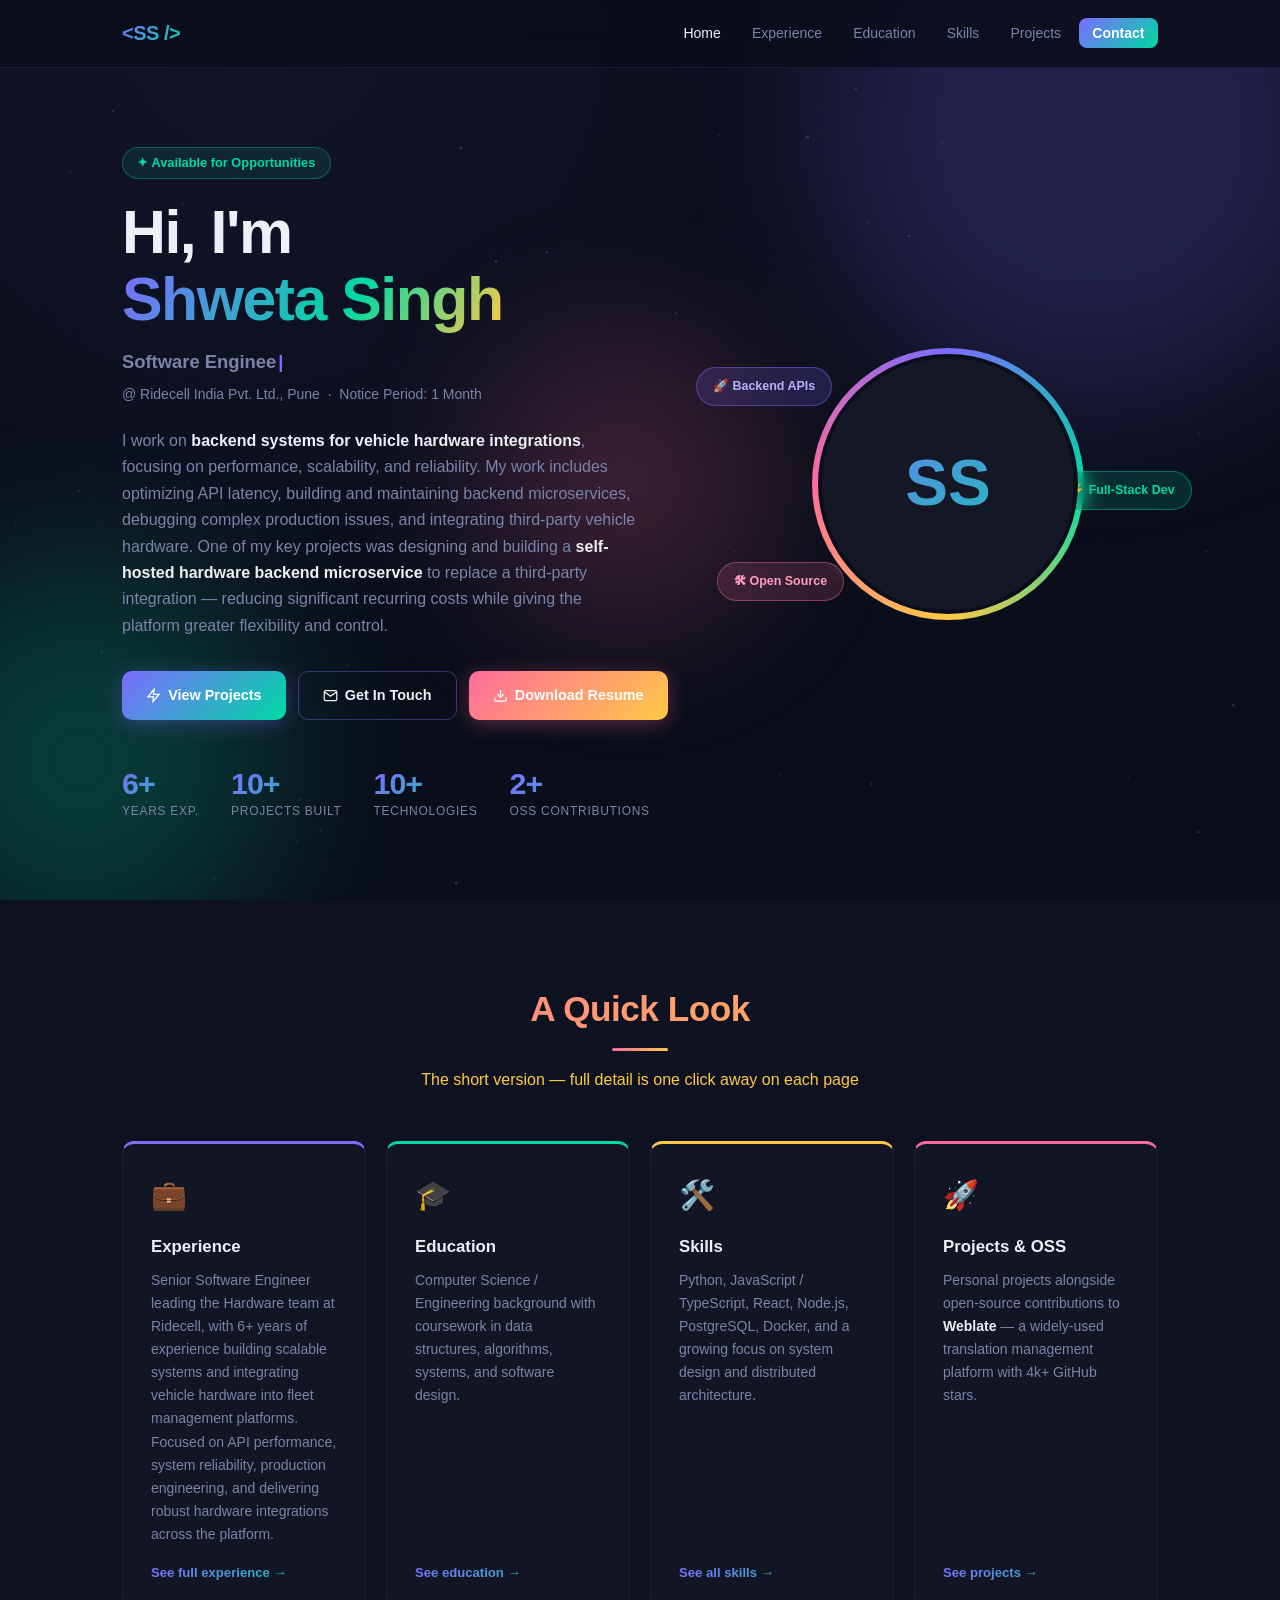
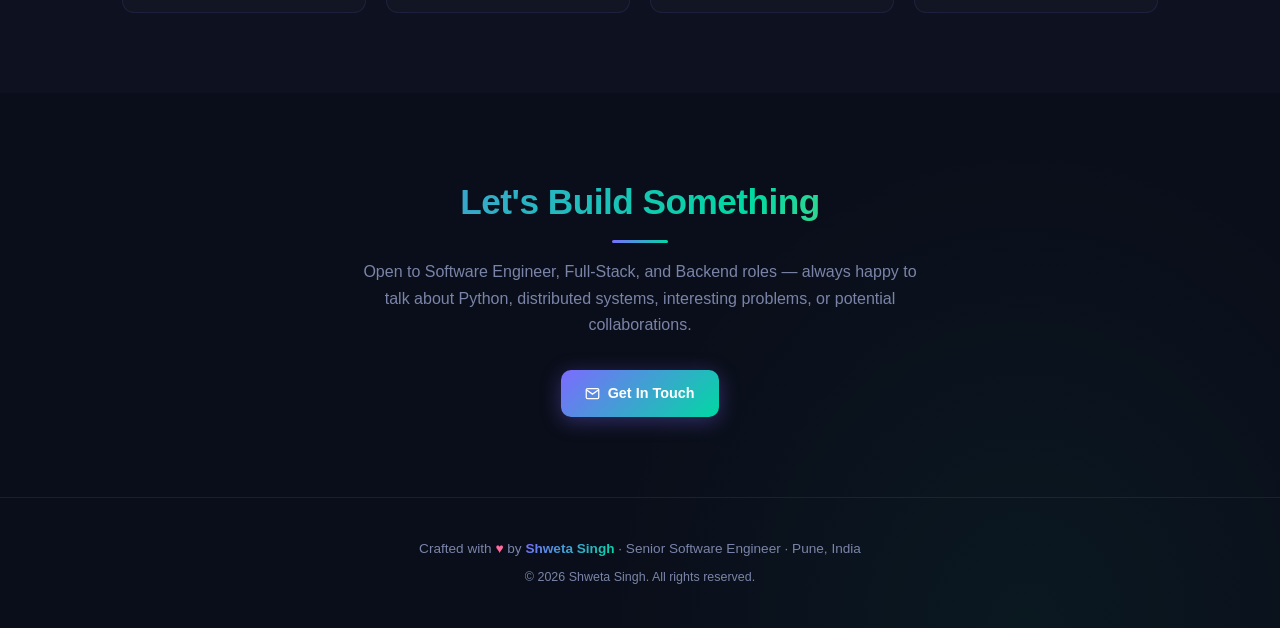
==== index.html @ 9f5f4759 "add experience" ====
<!DOCTYPE html>
<html lang="en">
<head>
  <meta charset="UTF-8" />
  <meta name="viewport" content="width=device-width, initial-scale=1.0" />
  <title>Shweta Singh — Software Engineer</title>
  <meta name="description"
    content="Portfolio of Shweta Singh, a Software Engineer passionate about building reliable, scalable software — from clean backend APIs to polished user-facing features." />
  <meta name="keywords"
    content="Shweta Singh, Software Engineer, Full-Stack Developer, Python, JavaScript, React, Node.js, GitHub" />
  <meta property="og:title" content="Shweta Singh — Software Engineer" />
  <meta property="og:description"
    content="Software Engineer who builds reliable, scalable software. Passionate about clean code, great developer experience, and open source." />
  <link rel="stylesheet" href="style.css" />
  <link rel="icon"
    href="data:image/svg+xml,<svg xmlns='http://www.w3.org/2000/svg' viewBox='0 0 100 100'><text y='.9em' font-size='90'>⚡</text></svg>" />
</head>
<body>

  <!-- Particle Canvas -->
  <canvas id="particle-canvas" style="position:fixed;inset:0;pointer-events:none;z-index:0;opacity:0.35;"></canvas>

  <!-- ─── NAVIGATION ─── -->
  <nav>
    <div class="nav-container">
      <a href="index.html" class="nav-logo">&lt;SS /&gt;</a>
      <ul class="nav-links">
        <li><a href="index.html">Home</a></li>
        <li><a href="experience.html">Experience</a></li>
        <li><a href="education.html">Education</a></li>
        <li><a href="skills.html">Skills</a></li>
        <li><a href="projects.html">Projects</a></li>
        <li><a href="contact.html" class="nav-cta">Contact</a></li>
      </ul>
      <div class="hamburger" id="hamburger">
        <span></span><span></span><span></span>
      </div>
    </div>
  </nav>

  <!-- Mobile nav overlay -->
  <div class="mobile-nav" id="mobile-nav">
    <a href="index.html">Home</a>
    <a href="experience.html">Experience</a>
    <a href="education.html">Education</a>
    <a href="skills.html">Skills</a>
    <a href="projects.html">Projects</a>
    <a href="contact.html">Contact</a>
  </div>

  <!-- ─── HERO ─── -->
  <section id="home">
    <div class="hero-orb hero-orb-1"></div>
    <div class="hero-orb hero-orb-2"></div>
    <div class="hero-orb hero-orb-3"></div>

    <div class="hero-inner">
      <!-- Left: content -->
      <div class="hero-content">
        <div class="hero-badge">&#10022; Available for Opportunities</div>

        <h1 class="hero-name">
          Hi, I'm<br /><span>Shweta Singh</span>
        </h1>

        <div class="hero-role">
          <strong>
            <span id="typed-text">Software Engineer</span><span
              style="color:var(--accent-1);animation:pulse 1s infinite;display:inline-block;margin-left:2px;">|</span>
          </strong>
        </div>

        <div class="hero-company">@ Ridecell India Pvt. Ltd., Pune &nbsp;&middot;&nbsp; Notice Period: 1 Month</div>
        <p class="hero-description">
          I work on <strong>backend systems for vehicle hardware integrations</strong>, focusing on
          performance, scalability, and reliability. My work includes optimizing API latency,
          building and maintaining backend microservices, debugging complex production issues, and integrating
          third-party vehicle hardware. One of my key projects was designing and building a
          <strong>self-hosted hardware backend microservice</strong> to replace a third-party integration —
          reducing significant recurring costs while giving the platform greater flexibility and control.
        </p>

        <div class="hero-buttons">
          <a href="projects.html" class="btn btn-primary">
            <svg width="15" height="15" viewBox="0 0 24 24" fill="none" stroke="currentColor" stroke-width="2">
              <polygon points="13 2 3 14 12 14 11 22 21 10 12 10 13 2" />
            </svg>
            View Projects
          </a>
          <a href="contact.html" class="btn btn-outline">
            <svg width="15" height="15" viewBox="0 0 24 24" fill="none" stroke="currentColor" stroke-width="2">
              <path d="M4 4h16c1.1 0 2 .9 2 2v12c0 1.1-.9 2-2 2H4c-1.1 0-2-.9-2-2V6c0-1.1.9-2 2-2z" />
              <polyline points="22,6 12,13 2,6" />
            </svg>
            Get In Touch
          </a>
          <a href="Shweta_Singh_Resume.pdf" download="Shweta_Singh_Resume.pdf" class="btn btn-accent">
            <svg width="15" height="15" viewBox="0 0 24 24" fill="none" stroke="currentColor" stroke-width="2">
              <path d="M21 15v4a2 2 0 0 1-2 2H5a2 2 0 0 1-2-2v-4" />
              <polyline points="7 10 12 15 17 10" />
              <line x1="12" y1="15" x2="12" y2="3" />
            </svg>
            Download Resume
          </a>
        </div>

        <div class="hero-stats">
          <div class="stat-item">
            <div class="stat-num" data-target="6" data-suffix="+">0+</div>
            <div class="stat-label">Years Exp.</div>
          </div>
          <div class="stat-item">
            <div class="stat-num" data-target="10" data-suffix="+">0+</div>
            <div class="stat-label">Projects Built</div>
          </div>
          <div class="stat-item">
            <div class="stat-num" data-target="10" data-suffix="+">0+</div>
            <div class="stat-label">Technologies</div>
          </div>
          <div class="stat-item">
            <div class="stat-num" data-target="2" data-suffix="+">0+</div>
            <div class="stat-label">OSS Contributions</div>
          </div>
        </div>
      </div>

      <!-- Right: profile image -->
      <div class="hero-image-container">
        <div class="profile-glow-wrap">
          <div class="profile-glow-ring"></div>
          <div class="profile-img-frame">
            <!-- Replace src with your actual photo filename once added to the repo -->
            <img src="profile.jpeg" alt="Shweta Singh — Software Engineer"
              onerror="this.style.display='none';this.parentElement.querySelector('.profile-initials').style.display='flex';" />
            <div class="profile-initials" style="display:none;width:100%;height:100%;align-items:center;justify-content:center;">SS</div>
          </div>
        </div>

        <div class="tech-float tf-1">&#128640; Backend APIs</div>
        <div class="tech-float tf-2">&#9889; Full-Stack Dev</div>
        <div class="tech-float tf-3">&#128736; Open Source</div>
      </div>
    </div>
  </section>

  <!-- ─── HIGHLIGHTS ─── -->
  <section id="highlights" style="background: var(--bg-secondary);">
    <div class="container">
      <h2 class="section-title reveal" style="text-align:center;background:var(--grad-warm);-webkit-background-clip:text;-webkit-text-fill-color:transparent;background-clip:text;">A Quick Look</h2>
      <span class="section-line reveal" style="margin:0.6rem auto 1rem;background:var(--grad-warm);"></span>
      <p class="section-subtitle reveal" style="text-align:center;margin-left:auto;margin-right:auto;color:var(--accent-4);">The short version — full detail is one click away on each page</p>

      <div class="highlights-grid">
        <a href="experience.html" class="glass-card highlight-card reveal">
          <div class="highlight-icon">&#128188;</div>
          <div class="highlight-title">Experience</div>
          <p class="highlight-desc">
              Senior Software Engineer leading the Hardware team at Ridecell, with 6+ years of experience building scalable systems and integrating vehicle hardware into fleet management platforms. Focused on API performance, system reliability, production engineering, and delivering robust hardware integrations across the platform.
          </p>
          <span class="highlight-link">See full experience &rarr;</span>
        </a>

        <a href="education.html" class="glass-card highlight-card reveal">
          <div class="highlight-icon">&#127891;</div>
          <div class="highlight-title">Education</div>
          <p class="highlight-desc">
            <!-- Update with your real education -->
            Computer Science / Engineering background with coursework in data structures,
            algorithms, systems, and software design.
          </p>
          <span class="highlight-link">See education &rarr;</span>
        </a>

        <a href="skills.html" class="glass-card highlight-card reveal">
          <div class="highlight-icon">&#128736;&#65039;</div>
          <div class="highlight-title">Skills</div>
          <p class="highlight-desc">
            Python, JavaScript / TypeScript, React, Node.js, PostgreSQL, Docker, and a
            growing focus on system design and distributed architecture.
          </p>
          <span class="highlight-link">See all skills &rarr;</span>
        </a>

        <a href="projects.html" class="glass-card highlight-card reveal">
          <div class="highlight-icon">&#128640;</div>
          <div class="highlight-title">Projects &amp; OSS</div>
          <p class="highlight-desc">
            Personal projects alongside open-source contributions to
            <strong style="color:var(--text);">Weblate</strong> — a widely-used
            translation management platform with 4k+ GitHub stars.
          </p>
          <span class="highlight-link">See projects &rarr;</span>
        </a>
      </div>
    </div>
  </section>

  <!-- ─── CONTACT CTA ─── -->
  <section id="contact-cta">
    <div class="container" style="text-align:center;">
      <h2 class="section-title reveal">Let's Build Something</h2>
      <span class="section-line reveal"></span>
      <p class="section-subtitle reveal">
        Open to Software Engineer, Full-Stack, and Backend roles — always happy to talk about
        Python, distributed systems, interesting problems, or potential collaborations.
      </p>
      <a href="contact.html" class="btn btn-primary reveal">
        <svg width="15" height="15" viewBox="0 0 24 24" fill="none" stroke="currentColor" stroke-width="2">
          <path d="M4 4h16c1.1 0 2 .9 2 2v12c0 1.1-.9 2-2 2H4c-1.1 0-2-.9-2-2V6c0-1.1.9-2 2-2z" />
          <polyline points="22,6 12,13 2,6" />
        </svg>
        Get In Touch
      </a>
    </div>
  </section>

  <!-- ─── FOOTER ─── -->
  <footer>
    <p>Crafted with <span>&#9829;</span> by <strong>Shweta Singh</strong> &middot; Senior Software Engineer &middot; Pune, India</p>
    <p style="margin-top:0.4rem;font-size:0.78rem;">&#169; 2026 Shweta Singh. All rights reserved.</p>
  </footer>

  <script src="script.js"></script>
</body>
</html>
---- style.css ----
/* ─────────────────────────────────────────────
   Shweta Singh Portfolio — style.css
   ───────────────────────────────────────────── */

/* ── Variables ───────────────────────────────── */
:root {
  --bg-primary:    #0a0e1a;
  --bg-secondary:  #0e1220;
  --surface:       #141826;
  --border:        #252d42;
  --accent-1:      #7c6bff;   /* vibrant violet */
  --accent-2:      #00d9a3;   /* vibrant teal   */
  --accent-3:      #ff6b9d;   /* coral / pink   */
  --accent-4:      #ffc947;   /* warm amber     */
  --text:          #eef0f8;
  --muted:         #7a84a8;
  --radius:        12px;
  --nav-h:         68px;
  --max-w:         1100px;
  --transition:    0.3s ease;

  /* Gradients */
  --grad-primary:  linear-gradient(135deg, var(--accent-1), var(--accent-2));
  --grad-warm:     linear-gradient(135deg, var(--accent-3), var(--accent-4));
  --grad-text:     linear-gradient(120deg, var(--accent-1) 0%, var(--accent-2) 60%, var(--accent-4) 100%);
}

/* ── Reset ───────────────────────────────────── */
*, *::before, *::after { box-sizing: border-box; margin: 0; padding: 0; }
html { scroll-behavior: smooth; font-size: 16px; }
body {
  background: var(--bg-primary);
  background-image:
    radial-gradient(ellipse 80% 50% at 20% 0%, rgba(124,107,255,0.07) 0%, transparent 60%),
    radial-gradient(ellipse 60% 40% at 80% 100%, rgba(0,217,163,0.05) 0%, transparent 55%);
  color: var(--text);
  font-family: -apple-system, BlinkMacSystemFont, "Segoe UI", Roboto,
               "Helvetica Neue", Arial, sans-serif;
  line-height: 1.65;
  overflow-x: hidden;
}
a { color: var(--accent-1); text-decoration: none; }
img { max-width: 100%; display: block; }

/* ── Navigation ──────────────────────────────── */
nav {
  position: fixed;
  inset: 0 0 auto 0;
  height: var(--nav-h);
  background: rgba(10, 14, 26, 0.85);
  backdrop-filter: blur(18px);
  -webkit-backdrop-filter: blur(18px);
  border-bottom: 1px solid rgba(124,107,255,0.15);
  z-index: 200;
}

.nav-container {
  max-width: var(--max-w);
  margin: 0 auto;
  height: 100%;
  display: flex;
  align-items: center;
  justify-content: space-between;
  padding: 0 2rem;
}

.nav-logo {
  font-size: 1.25rem;
  font-weight: 800;
  background: var(--grad-primary);
  -webkit-background-clip: text;
  -webkit-text-fill-color: transparent;
  background-clip: text;
  letter-spacing: -0.5px;
}

.nav-links {
  display: flex;
  gap: 0.25rem;
  list-style: none;
}

.nav-links a {
  color: var(--muted);
  font-size: 0.875rem;
  font-weight: 500;
  padding: 0.45rem 0.85rem;
  border-radius: 6px;
  transition: color var(--transition), background var(--transition);
}

.nav-links a:hover {
  color: var(--text);
  background: rgba(124,107,255,0.1);
}

.nav-cta {
  background: var(--grad-primary) !important;
  color: #fff !important;
  font-weight: 700 !important;
  border-radius: 8px !important;
  -webkit-text-fill-color: #fff !important;
}

.nav-cta:hover { opacity: 0.88; }

/* Hamburger */
.hamburger {
  display: none;
  flex-direction: column;
  gap: 5px;
  cursor: pointer;
  padding: 4px;
}
.hamburger span {
  display: block;
  width: 24px;
  height: 2px;
  background: var(--text);
  border-radius: 2px;
  transition: transform var(--transition), opacity var(--transition);
}
.hamburger.open span:nth-child(1) { transform: translateY(7px) rotate(45deg); }
.hamburger.open span:nth-child(2) { opacity: 0; }
.hamburger.open span:nth-child(3) { transform: translateY(-7px) rotate(-45deg); }

/* Mobile nav */
.mobile-nav {
  display: none;
  position: fixed;
  inset: var(--nav-h) 0 0 0;
  background: rgba(10, 14, 26, 0.97);
  backdrop-filter: blur(20px);
  -webkit-backdrop-filter: blur(20px);
  flex-direction: column;
  align-items: center;
  justify-content: center;
  gap: 1.5rem;
  z-index: 190;
}
.mobile-nav.open { display: flex; }
.mobile-nav a {
  color: var(--text);
  font-size: 1.4rem;
  font-weight: 600;
  transition: color var(--transition);
}
.mobile-nav a:hover { color: var(--accent-1); }

/* ── Shared layout ───────────────────────────── */
.container {
  max-width: var(--max-w);
  margin: 0 auto;
  padding: 5rem 2rem;
}

.section-title {
  font-size: clamp(1.6rem, 3.5vw, 2.2rem);
  font-weight: 800;
  letter-spacing: -0.5px;
  background: var(--grad-text);
  -webkit-background-clip: text;
  -webkit-text-fill-color: transparent;
  background-clip: text;
}

.section-line {
  display: block;
  width: 56px;
  height: 3px;
  background: var(--grad-primary);
  border-radius: 4px;
  margin: 0.6rem 0 1rem;
}

.section-subtitle {
  color: var(--muted);
  font-size: 1rem;
  max-width: 560px;
  margin-bottom: 3rem;
}

/* ── Buttons ─────────────────────────────────── */
.btn {
  display: inline-flex;
  align-items: center;
  gap: 0.45rem;
  padding: 0.72rem 1.5rem;
  border-radius: 10px;
  font-size: 0.9rem;
  font-weight: 700;
  cursor: pointer;
  transition: opacity var(--transition), transform var(--transition), box-shadow var(--transition);
  border: none;
}
.btn:hover { opacity: 0.9; transform: translateY(-2px); text-decoration: none; }

.btn-primary {
  background: var(--grad-primary);
  color: #fff;
  box-shadow: 0 4px 20px rgba(124,107,255,0.35);
}
.btn-primary:hover { box-shadow: 0 6px 28px rgba(124,107,255,0.5); }

.btn-outline {
  background: transparent;
  border: 1.5px solid rgba(124,107,255,0.4);
  color: var(--text);
}
.btn-outline:hover {
  border-color: var(--accent-1);
  background: rgba(124,107,255,0.08);
  box-shadow: 0 0 20px rgba(124,107,255,0.15);
}

.btn-accent {
  background: var(--grad-warm);
  color: #fff;
  box-shadow: 0 4px 20px rgba(255,107,157,0.3);
}
.btn-accent:hover { box-shadow: 0 6px 28px rgba(255,107,157,0.45); }

/* ── Hero ────────────────────────────────────── */
#home {
  min-height: 100vh;
  position: relative;
  display: flex;
  align-items: center;
  padding-top: var(--nav-h);
  overflow: hidden;
}

/* Gradient orbs */
.hero-orb {
  position: absolute;
  border-radius: 50%;
  filter: blur(80px);
  opacity: 0.22;
  pointer-events: none;
}
.hero-orb-1 { width: 540px; height: 540px; background: var(--accent-1); top: -140px; right: -80px; }
.hero-orb-2 { width: 400px; height: 400px; background: var(--accent-2); bottom: -60px; left: -120px; }
.hero-orb-3 { width: 280px; height: 280px; background: var(--accent-3); top: 38%; left: 38%; }

.hero-inner {
  max-width: var(--max-w);
  margin: 0 auto;
  padding: 4rem 2rem;
  display: grid;
  grid-template-columns: 1fr 420px;
  gap: 4rem;
  align-items: center;
  position: relative;
  z-index: 1;
  width: 100%;
}

.hero-badge {
  display: inline-flex;
  align-items: center;
  gap: 0.4rem;
  background: rgba(0,217,163,0.1);
  border: 1px solid rgba(0,217,163,0.35);
  color: var(--accent-2);
  font-size: 0.8rem;
  font-weight: 600;
  padding: 0.3rem 0.9rem;
  border-radius: 20px;
  margin-bottom: 1.25rem;
}

.hero-name {
  font-size: clamp(2.4rem, 5vw, 3.8rem);
  font-weight: 800;
  line-height: 1.1;
  letter-spacing: -1.5px;
  margin-bottom: 0.85rem;
}
.hero-name span {
  background: var(--grad-text);
  -webkit-background-clip: text;
  -webkit-text-fill-color: transparent;
  background-clip: text;
}

.hero-role {
  font-size: 1.15rem;
  color: var(--muted);
  margin-bottom: 0.35rem;
}

.hero-company {
  font-size: 0.875rem;
  color: var(--muted);
  margin-bottom: 1.4rem;
}

.hero-description {
  color: var(--muted);
  font-size: 1rem;
  max-width: 520px;
  margin-bottom: 2rem;
}
.hero-description strong { color: var(--text); }

.hero-buttons {
  display: flex;
  gap: 0.75rem;
  flex-wrap: wrap;
  margin-bottom: 3rem;
}

/* Stats */
.hero-stats {
  display: flex;
  gap: 2rem;
  flex-wrap: wrap;
}

.stat-item { text-align: left; }

.stat-num {
  font-size: 1.9rem;
  font-weight: 800;
  line-height: 1;
  letter-spacing: -1px;
  background: var(--grad-primary);
  -webkit-background-clip: text;
  -webkit-text-fill-color: transparent;
  background-clip: text;
}

.stat-label {
  font-size: 0.75rem;
  color: var(--muted);
  margin-top: 0.2rem;
  text-transform: uppercase;
  letter-spacing: 0.06em;
}

/* Profile image */
.hero-image-container {
  position: relative;
  display: flex;
  justify-content: center;
  align-items: center;
}

.profile-glow-wrap { position: relative; }

.profile-glow-ring {
  position: absolute;
  inset: -6px;
  border-radius: 50%;
  background: conic-gradient(
    var(--accent-1), var(--accent-2), var(--accent-4),
    var(--accent-3), var(--accent-1)
  );
  animation: spin 5s linear infinite;
  z-index: 0;
}

@keyframes spin { to { transform: rotate(360deg); } }

.profile-img-frame {
  position: relative;
  width: 260px;
  height: 260px;
  border-radius: 50%;
  overflow: hidden;
  border: 4px solid var(--bg-primary);
  z-index: 1;
  background: var(--surface);
  display: flex;
  align-items: center;
  justify-content: center;
}

.profile-img-frame img {
  width: 100%;
  height: 100%;
  object-fit: cover;
}

.profile-initials {
  font-size: 4rem;
  font-weight: 800;
  background: var(--grad-primary);
  -webkit-background-clip: text;
  -webkit-text-fill-color: transparent;
  background-clip: text;
}

/* Floating tech tags */
.tech-float {
  position: absolute;
  backdrop-filter: blur(10px);
  -webkit-backdrop-filter: blur(10px);
  color: var(--text);
  font-size: 0.78rem;
  font-weight: 700;
  padding: 0.5rem 1rem;
  border-radius: 20px;
  white-space: nowrap;
  animation: float 3s ease-in-out infinite;
}

.tf-1 {
  top: 5%; left: -10%; animation-delay: 0s;
  background: rgba(124,107,255,0.18);
  border: 1px solid rgba(124,107,255,0.45);
  color: #b8b0ff;
}
.tf-2 {
  top: 45%; right: -8%; animation-delay: 1s;
  background: rgba(0,217,163,0.15);
  border: 1px solid rgba(0,217,163,0.4);
  color: #00d9a3;
}
.tf-3 {
  bottom: 5%; left: -5%; animation-delay: 2s;
  background: rgba(255,107,157,0.15);
  border: 1px solid rgba(255,107,157,0.4);
  color: #ff9ec0;
}

@keyframes float {
  0%, 100% { transform: translateY(0); }
  50%       { transform: translateY(-9px); }
}

@keyframes pulse { 0%, 100% { opacity: 1; } 50% { opacity: 0; } }

/* ── Growth Timeline ──────────────────────────── */
.growth-timeline {
  position: relative;
  display: flex;
  flex-direction: column;
  gap: 0;
  max-width: 680px;
}

.growth-timeline::before {
  content: "";
  position: absolute;
  left: 18px;
  top: 10px;
  bottom: 10px;
  width: 2px;
  background: linear-gradient(to bottom, var(--accent-1), var(--accent-2), var(--accent-3));
  border-radius: 2px;
}

.growth-item {
  display: flex;
  align-items: flex-start;
  gap: 1.25rem;
  padding: 1.1rem 1.25rem 1.1rem 0;
  position: relative;
}

.growth-dot {
  width: 38px;
  height: 38px;
  border-radius: 50%;
  background: var(--surface);
  border: 2px solid rgba(124,107,255,0.4);
  display: flex;
  align-items: center;
  justify-content: center;
  font-size: 1rem;
  flex-shrink: 0;
  z-index: 1;
  box-shadow: 0 0 12px rgba(124,107,255,0.2);
}

.growth-parallel .growth-dot {
  border-color: rgba(255,107,157,0.5);
  box-shadow: 0 0 12px rgba(255,107,157,0.2);
}

.growth-content { padding-top: 0.35rem; }

.growth-role {
  font-size: 1rem;
  font-weight: 700;
  color: var(--text);
  display: flex;
  align-items: center;
  gap: 0.5rem;
  flex-wrap: wrap;
}

.growth-period {
  font-size: 0.82rem;
  color: var(--muted);
  margin-top: 0.2rem;
}

.growth-tag {
  font-size: 0.72rem;
  background: rgba(255,107,157,0.12);
  border: 1px solid rgba(255,107,157,0.35);
  color: var(--accent-3);
  padding: 0.1rem 0.55rem;
  border-radius: 12px;
  font-weight: 600;
}

/* ── Glass Cards ─────────────────────────────── */
.glass-card {
  background: rgba(20, 24, 38, 0.75);
  border: 1px solid rgba(124,107,255,0.12);
  backdrop-filter: blur(12px);
  -webkit-backdrop-filter: blur(12px);
  border-radius: var(--radius);
  padding: 1.75rem;
  transition: border-color var(--transition), transform var(--transition), box-shadow var(--transition);
}

.glass-card:hover {
  border-color: var(--accent-1);
  transform: translateY(-5px);
  box-shadow: 0 16px 48px rgba(124,107,255,0.18);
  text-decoration: none;
}

/* ── Highlights Grid ─────────────────────────── */
.highlights-grid {
  display: grid;
  grid-template-columns: repeat(auto-fill, minmax(230px, 1fr));
  gap: 1.25rem;
}

.highlight-card { display: flex; flex-direction: column; }

/* Colorful top border per card */
.highlight-card:nth-child(1) { border-top: 3px solid var(--accent-1); }
.highlight-card:nth-child(2) { border-top: 3px solid var(--accent-2); }
.highlight-card:nth-child(3) { border-top: 3px solid var(--accent-4); }
.highlight-card:nth-child(4) { border-top: 3px solid var(--accent-3); }

.highlight-icon { font-size: 1.8rem; margin-bottom: 0.85rem; }

.highlight-title {
  font-size: 1.05rem;
  font-weight: 800;
  margin-bottom: 0.5rem;
  color: var(--text);
}

.highlight-desc {
  font-size: 0.875rem;
  color: var(--muted);
  flex: 1;
  margin-bottom: 1rem;
}

.highlight-link {
  font-size: 0.82rem;
  font-weight: 700;
  background: var(--grad-primary);
  -webkit-background-clip: text;
  -webkit-text-fill-color: transparent;
  background-clip: text;
}

/* ── Contact CTA ─────────────────────────────── */
#contact-cta .section-line { margin: 0.6rem auto 1rem; }
#contact-cta .section-subtitle { margin: 0 auto 2rem; }

/* ── Footer ──────────────────────────────────── */
footer {
  border-top: 1px solid rgba(124,107,255,0.15);
  text-align: center;
  padding: 2.5rem 2rem;
  color: var(--muted);
  font-size: 0.85rem;
}
footer span { color: var(--accent-3); }
footer strong {
  background: var(--grad-primary);
  -webkit-background-clip: text;
  -webkit-text-fill-color: transparent;
  background-clip: text;
}

/* ── Page headers (inner pages) ───────────────── */
.page-hero {
  padding: calc(var(--nav-h) + 4rem) 2rem 3rem;
  max-width: var(--max-w);
  margin: 0 auto;
}
.page-hero h1 {
  font-size: clamp(2rem, 4vw, 3rem);
  font-weight: 800;
  letter-spacing: -1px;
  background: var(--grad-text);
  -webkit-background-clip: text;
  -webkit-text-fill-color: transparent;
  background-clip: text;
  display: inline-block;
}
.page-hero p { color: var(--muted); margin-top: 0.75rem; max-width: 520px; }

/* ── Section label ───────────────────────────── */
.section-label {
  display: inline-block;
  font-size: 0.75rem;
  font-weight: 700;
  letter-spacing: 0.12em;
  text-transform: uppercase;
  color: var(--accent-1);
  margin-bottom: 0.5rem;
}

/* ── Reveal Animation ────────────────────────── */
.reveal {
  opacity: 0;
  transform: translateY(24px);
  transition: opacity 0.55s ease, transform 0.55s ease;
}
.reveal.visible {
  opacity: 1;
  transform: translateY(0);
}

/* ── Responsive ──────────────────────────────── */
@media (max-width: 860px) {
  .hero-inner {
    grid-template-columns: 1fr;
    text-align: center;
    gap: 3rem;
  }
  .hero-description { margin: 0 auto 2rem; }
  .hero-buttons { justify-content: center; }
  .hero-stats { justify-content: center; }
  .hero-badge { margin: 0 auto 1.25rem; }
  .hero-image-container { order: -1; }
  .tf-1, .tf-2, .tf-3 { display: none; }
}

@media (max-width: 640px) {
  .nav-links { display: none; }
  .hamburger { display: flex; }
  .highlights-grid { grid-template-columns: 1fr; }
  .hero-stats { gap: 1.25rem; }
  .stat-num { font-size: 1.4rem; }
  .container { padding: 3.5rem 1.25rem; }
}
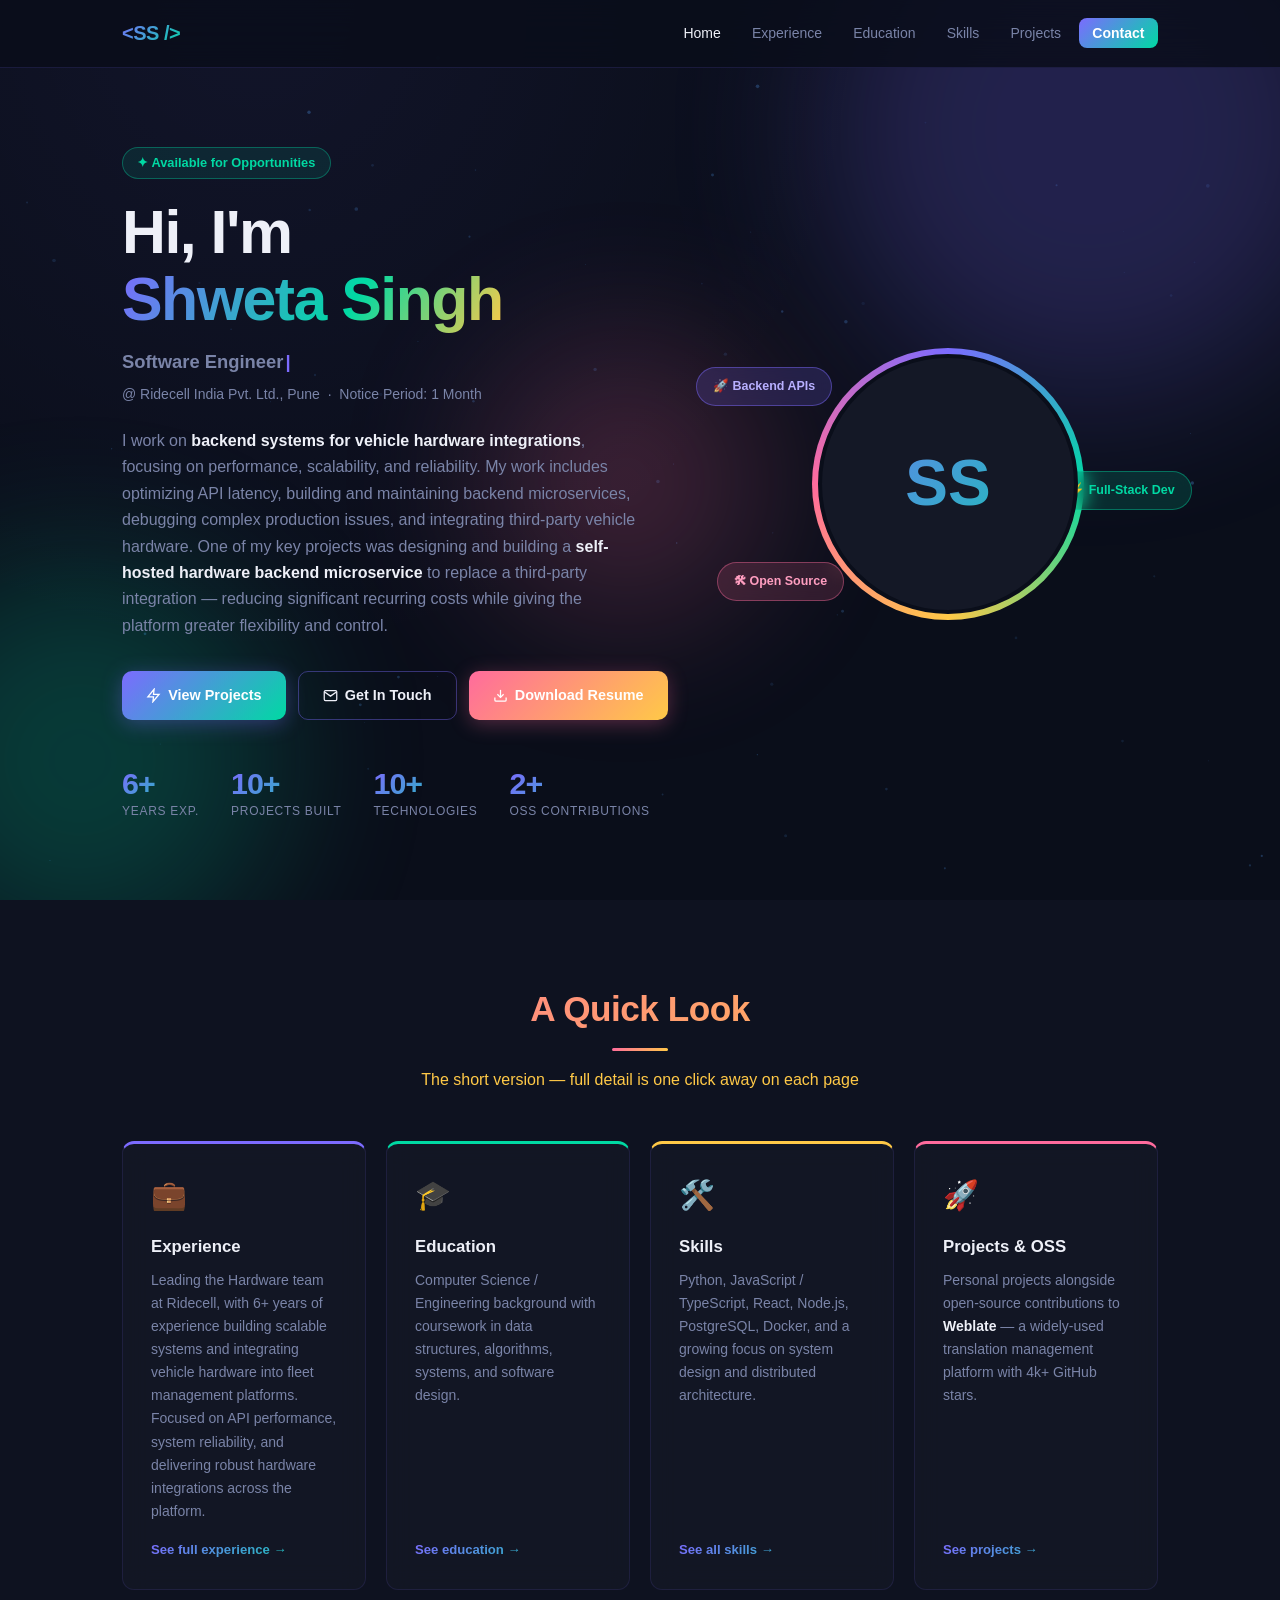
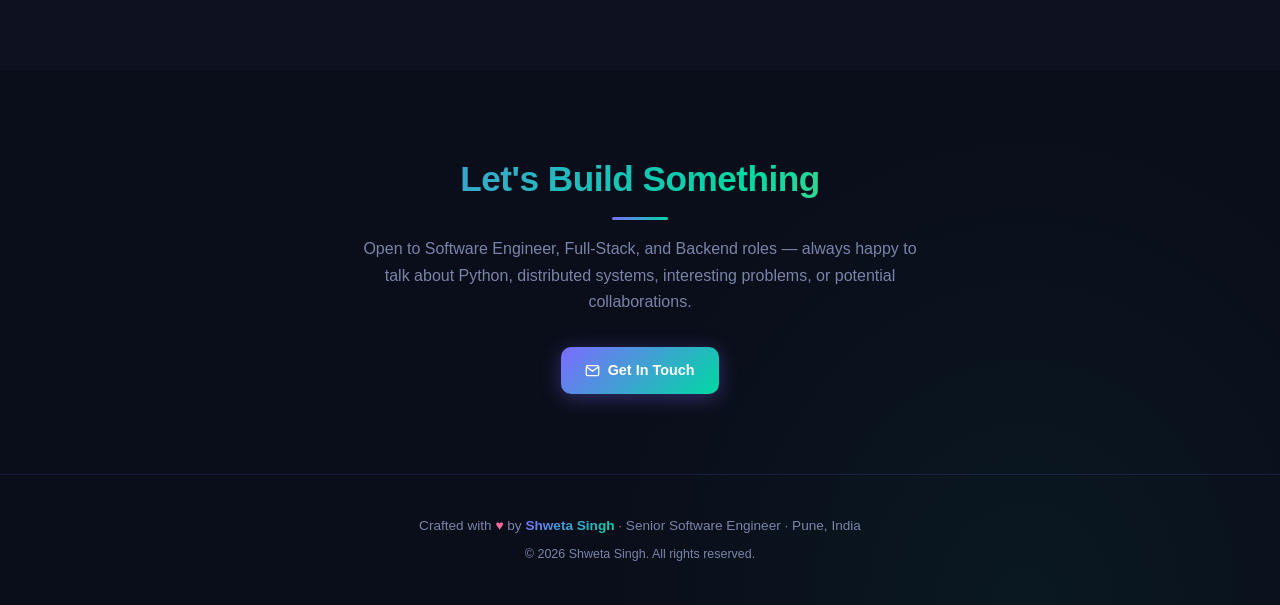
==== commit 6ba09b10: "improvise" ====
--- a/index.html
+++ b/index.html
@@ -155,7 +155,7 @@
           <div class="highlight-icon">&#128188;</div>
           <div class="highlight-title">Experience</div>
           <p class="highlight-desc">
-              Senior Software Engineer leading the Hardware team at Ridecell, with 6+ years of experience building scalable systems and integrating vehicle hardware into fleet management platforms. Focused on API performance, system reliability, production engineering, and delivering robust hardware integrations across the platform.
+              Leading the Hardware team at Ridecell, with 6+ years of experience building scalable systems and integrating vehicle hardware into fleet management platforms. Focused on API performance, system reliability, and delivering robust hardware integrations across the platform.
           </p>
           <span class="highlight-link">See full experience &rarr;</span>
         </a>
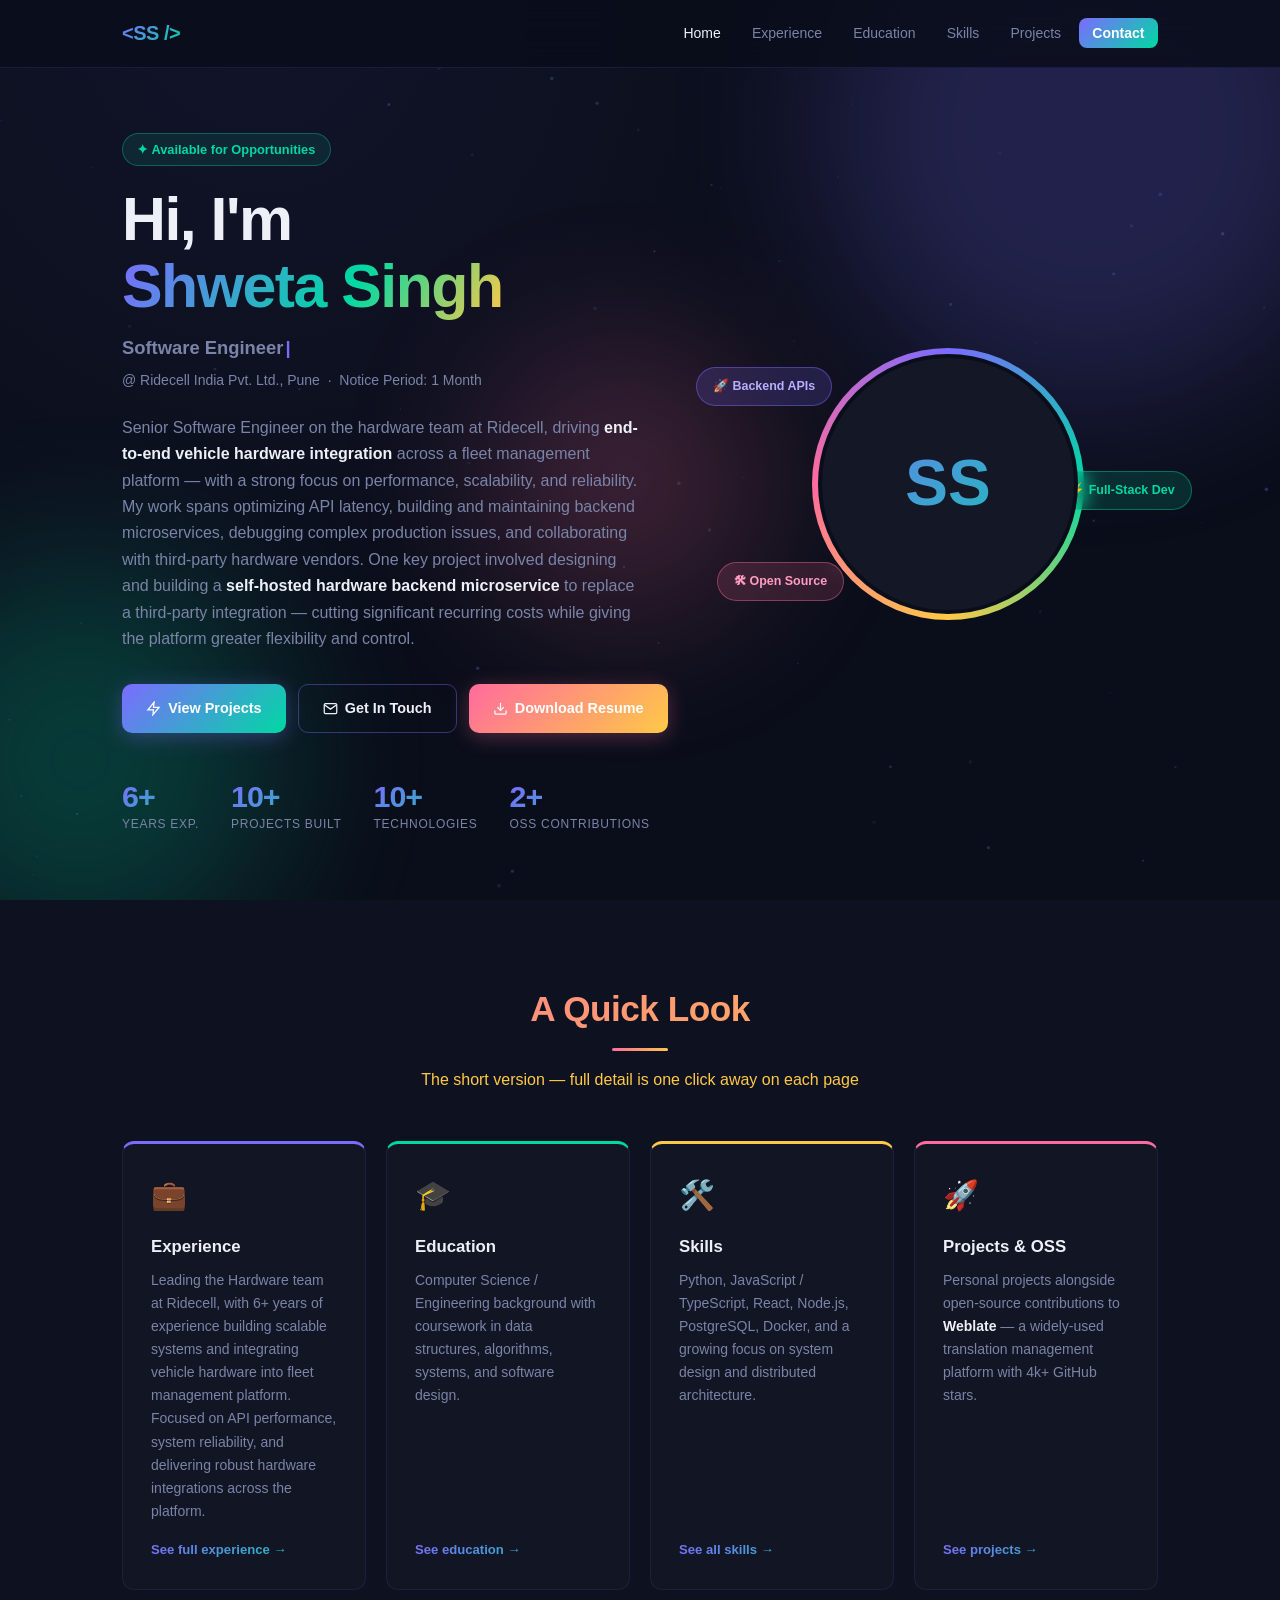
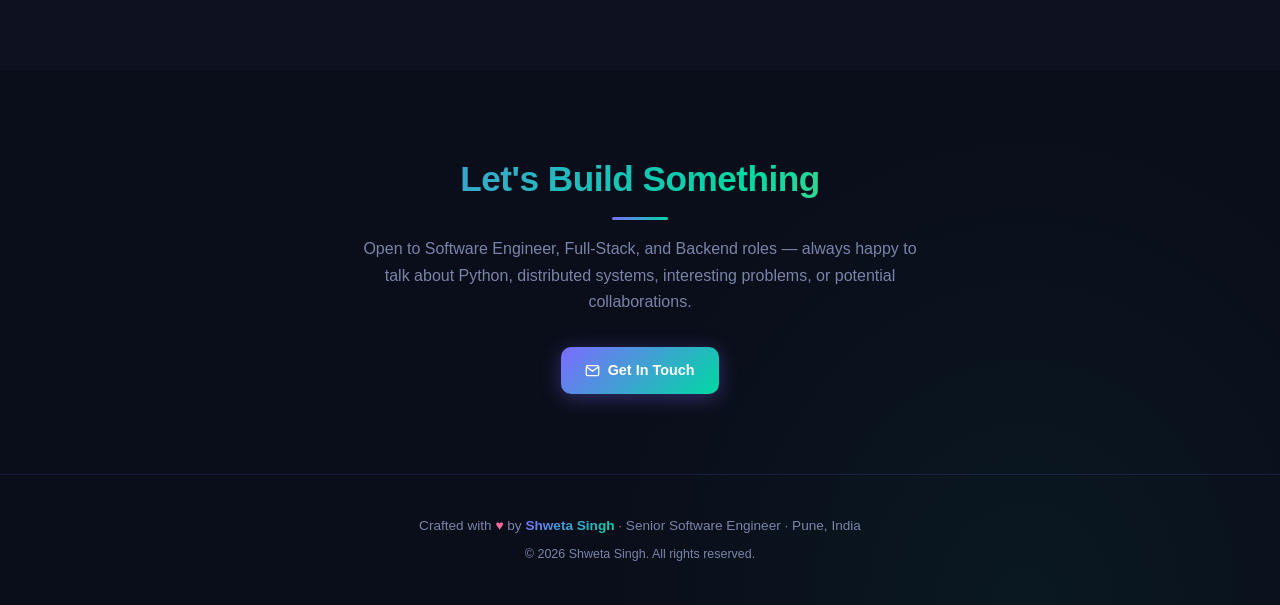
==== commit cbb2e30a: "Refine hero description for clarity and accuracy Co-Authored-By: Claude Sonnet 4.6 <noreply@anthropi" ====
--- a/index.html
+++ b/index.html
@@ -72,12 +72,12 @@
 
         <div class="hero-company">@ Ridecell India Pvt. Ltd., Pune &nbsp;&middot;&nbsp; Notice Period: 1 Month</div>
         <p class="hero-description">
-          I work on <strong>backend systems for vehicle hardware integrations</strong>, focusing on
-          performance, scalability, and reliability. My work includes optimizing API latency,
-          building and maintaining backend microservices, debugging complex production issues, and integrating
-          third-party vehicle hardware. One of my key projects was designing and building a
-          <strong>self-hosted hardware backend microservice</strong> to replace a third-party integration —
-          reducing significant recurring costs while giving the platform greater flexibility and control.
+          Senior Software Engineer on the hardware team at Ridecell, driving <strong>end-to-end vehicle hardware integration</strong>
+          across a fleet management platform — with a strong focus on performance, scalability, and reliability.
+          My work spans optimizing API latency, building and maintaining backend microservices, debugging complex
+          production issues, and collaborating with third-party hardware vendors. One key project involved designing
+          and building a <strong>self-hosted hardware backend microservice</strong> to replace a third-party integration —
+          cutting significant recurring costs while giving the platform greater flexibility and control.
         </p>
 
         <div class="hero-buttons">
@@ -155,7 +155,7 @@
           <div class="highlight-icon">&#128188;</div>
           <div class="highlight-title">Experience</div>
           <p class="highlight-desc">
-              Leading the Hardware team at Ridecell, with 6+ years of experience building scalable systems and integrating vehicle hardware into fleet management platforms. Focused on API performance, system reliability, and delivering robust hardware integrations across the platform.
+              Leading the Hardware team at Ridecell, with 6+ years of experience building scalable systems and integrating vehicle hardware into fleet management platform. Focused on API performance, system reliability, and delivering robust hardware integrations across the platform.
           </p>
           <span class="highlight-link">See full experience &rarr;</span>
         </a>
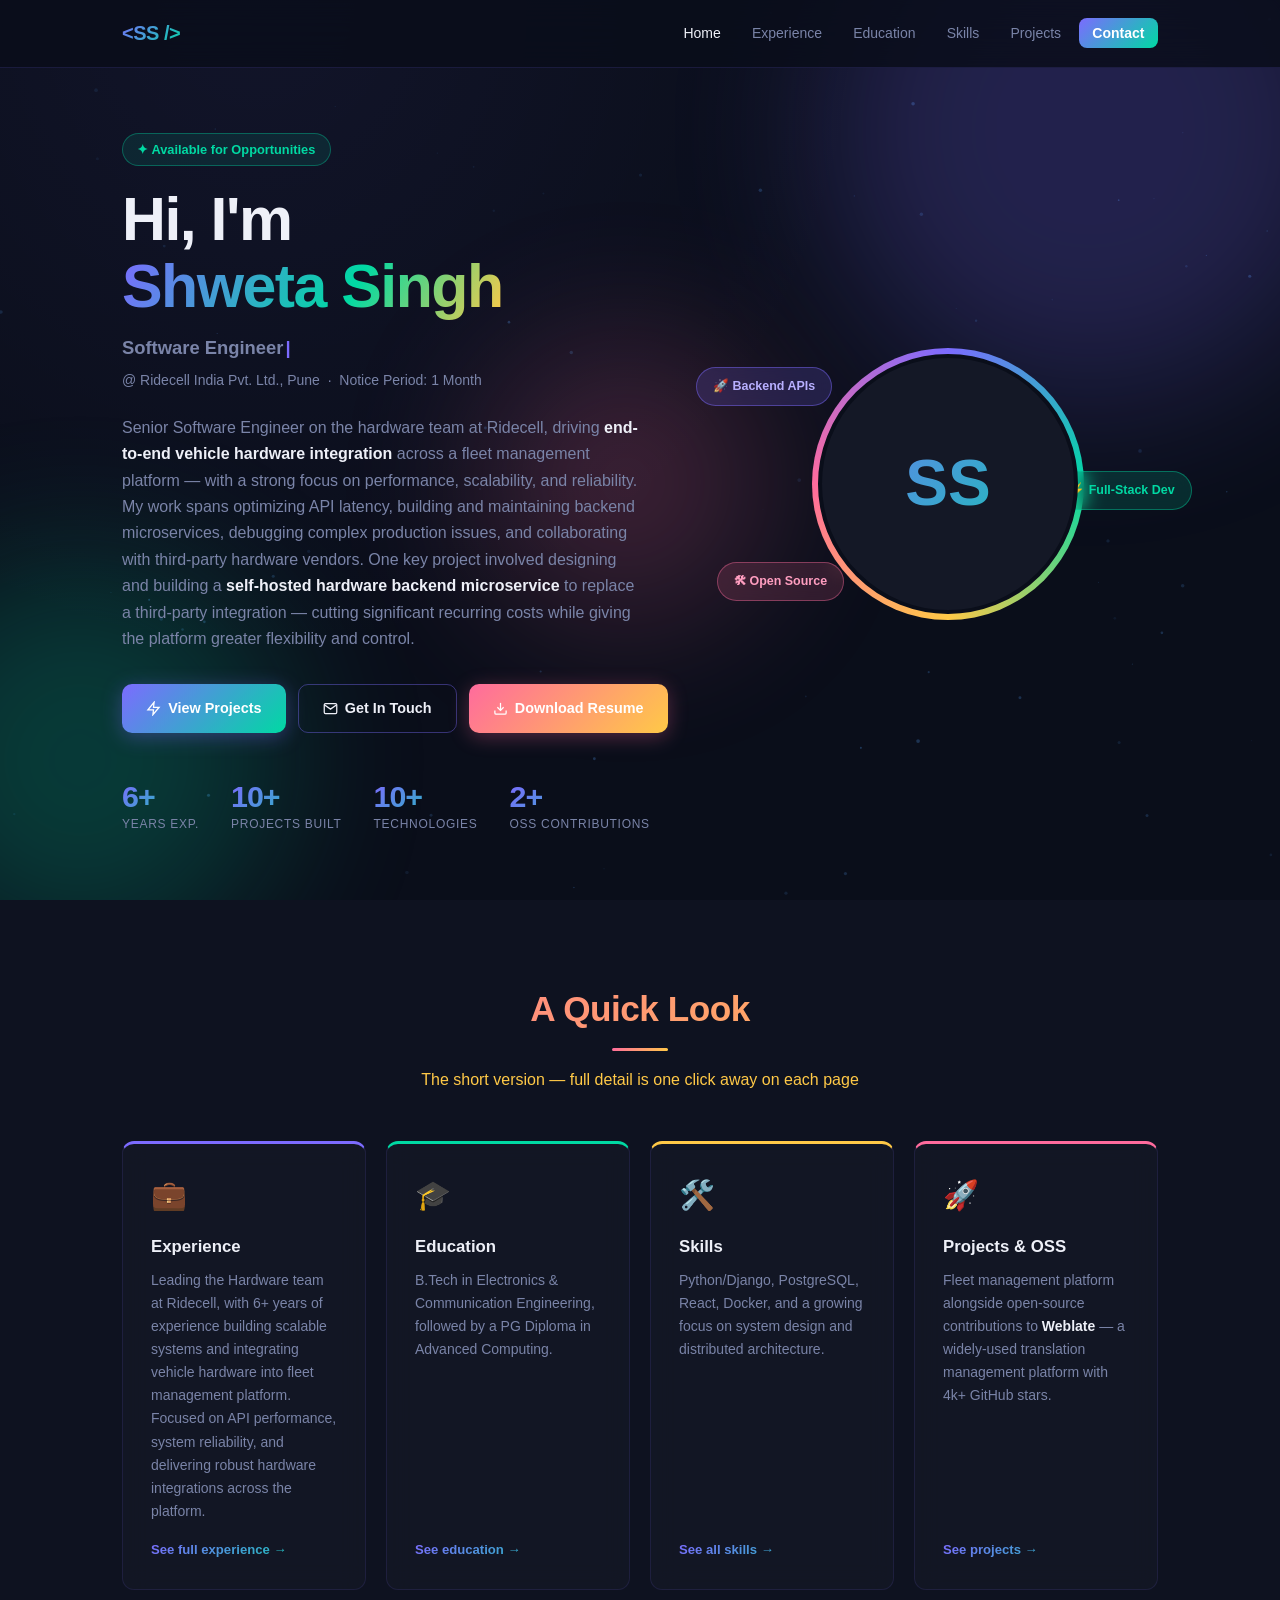
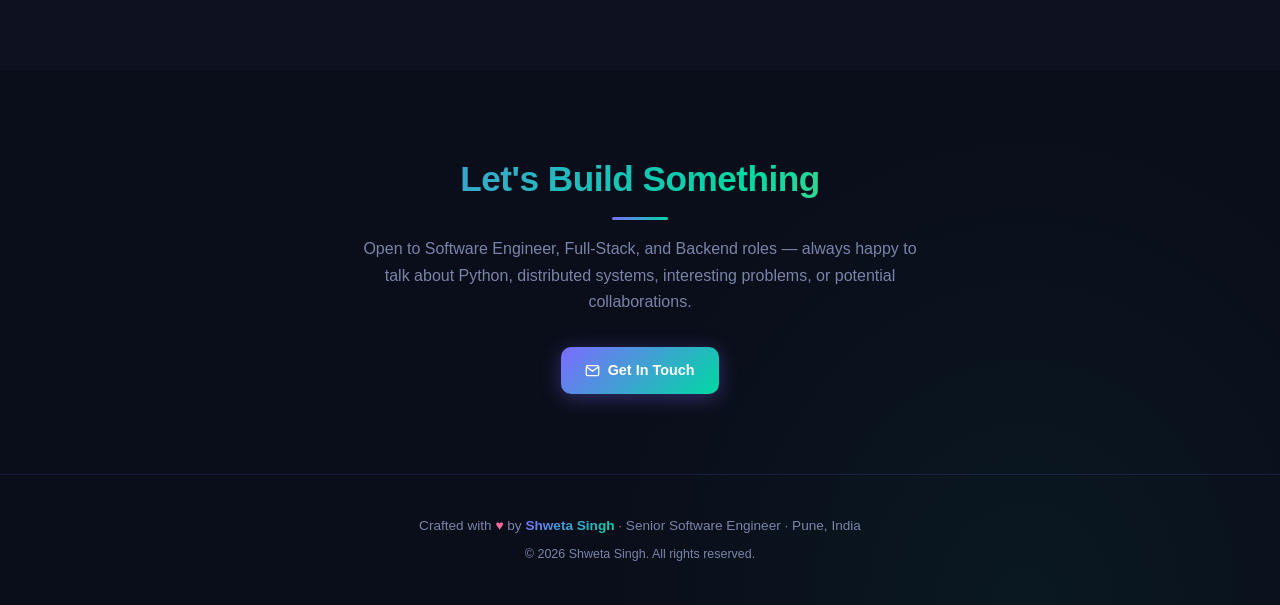
==== commit beb86434: "fix highlights" ====
--- a/index.html
+++ b/index.html
@@ -164,9 +164,7 @@
           <div class="highlight-icon">&#127891;</div>
           <div class="highlight-title">Education</div>
           <p class="highlight-desc">
-            <!-- Update with your real education -->
-            Computer Science / Engineering background with coursework in data structures,
-            algorithms, systems, and software design.
+            B.Tech in Electronics &amp; Communication Engineering, followed by a PG Diploma in Advanced Computing.
           </p>
           <span class="highlight-link">See education &rarr;</span>
         </a>
@@ -175,8 +173,7 @@
           <div class="highlight-icon">&#128736;&#65039;</div>
           <div class="highlight-title">Skills</div>
           <p class="highlight-desc">
-            Python, JavaScript / TypeScript, React, Node.js, PostgreSQL, Docker, and a
-            growing focus on system design and distributed architecture.
+            Python/Django, PostgreSQL, React, Docker, and a growing focus on system design and distributed architecture.
           </p>
           <span class="highlight-link">See all skills &rarr;</span>
         </a>
@@ -185,7 +182,7 @@
           <div class="highlight-icon">&#128640;</div>
           <div class="highlight-title">Projects &amp; OSS</div>
           <p class="highlight-desc">
-            Personal projects alongside open-source contributions to
+            Fleet management platform alongside open-source contributions to
             <strong style="color:var(--text);">Weblate</strong> — a widely-used
             translation management platform with 4k+ GitHub stars.
           </p>
--- a/style.css
+++ b/style.css
@@ -648,3 +648,151 @@
   .stat-num { font-size: 1.4rem; }
   .container { padding: 3.5rem 1.25rem; }
 }
+
+/* ── Experience Timeline ──────────────────────── */
+.page-section { padding-top: var(--nav-h); }
+
+.timeline {
+  position: relative;
+  display: flex;
+  flex-direction: column;
+  gap: 1.75rem;
+  padding-left: 2rem;
+}
+
+.timeline::before {
+  content: "";
+  position: absolute;
+  left: 18px;
+  top: 8px;
+  bottom: 8px;
+  width: 2px;
+  background: linear-gradient(to bottom,
+    var(--accent-1), var(--accent-2), var(--accent-4), var(--accent-3));
+  border-radius: 2px;
+}
+
+.timeline-item {
+  position: relative;
+  display: flex;
+  gap: 1.5rem;
+  align-items: flex-start;
+}
+
+.timeline-dot {
+  position: absolute;
+  left: -2rem;
+  top: 1.25rem;
+  width: 38px;
+  height: 38px;
+  border-radius: 50%;
+  background: var(--surface);
+  border: 2px solid rgba(124,107,255,0.45);
+  display: flex;
+  align-items: center;
+  justify-content: center;
+  font-size: 1rem;
+  flex-shrink: 0;
+  z-index: 1;
+  box-shadow: 0 0 14px rgba(124,107,255,0.25);
+}
+
+.timeline-content {
+  flex: 1;
+  min-width: 0;
+}
+
+.timeline-header {
+  display: flex;
+  align-items: flex-start;
+  justify-content: space-between;
+  flex-wrap: wrap;
+  gap: 0.75rem;
+  margin-bottom: 0.85rem;
+}
+
+.timeline-title {
+  font-size: 1.05rem;
+  font-weight: 800;
+  background: var(--grad-primary);
+  -webkit-background-clip: text;
+  -webkit-text-fill-color: transparent;
+  background-clip: text;
+  margin-bottom: 0.25rem;
+}
+
+.timeline-company {
+  font-size: 0.875rem;
+  font-weight: 600;
+  color: var(--accent-2);
+}
+
+.timeline-period {
+  font-size: 0.78rem;
+  background: rgba(255,201,71,0.12);
+  border: 1px solid rgba(255,201,71,0.3);
+  color: var(--accent-4);
+  padding: 0.2rem 0.75rem;
+  border-radius: 12px;
+  white-space: nowrap;
+  font-weight: 600;
+  flex-shrink: 0;
+}
+
+.timeline-desc {
+  color: var(--muted);
+  font-size: 0.9rem;
+  line-height: 1.7;
+}
+.timeline-desc strong { color: var(--text); }
+
+.achievement-list {
+  list-style: none;
+  padding: 0;
+  margin: 0;
+  display: flex;
+  flex-direction: column;
+  gap: 0.65rem;
+}
+
+.achievement-list li {
+  color: var(--muted);
+  font-size: 0.9rem;
+  line-height: 1.7;
+  padding-left: 1.4rem;
+  position: relative;
+}
+
+.achievement-list li::before {
+  content: "▸";
+  position: absolute;
+  left: 0;
+  color: var(--accent-1);
+  font-size: 0.8rem;
+  top: 0.15rem;
+}
+
+.achievement-list li strong { color: var(--text); }
+
+.exp-tags {
+  display: flex;
+  flex-wrap: wrap;
+  gap: 0.45rem;
+  margin-top: 1.1rem;
+}
+
+.exp-tag {
+  font-size: 0.75rem;
+  padding: 0.2rem 0.65rem;
+  border-radius: 16px;
+  background: rgba(124,107,255,0.1);
+  border: 1px solid rgba(124,107,255,0.28);
+  color: #c4beff;
+  font-weight: 500;
+}
+
+@media (max-width: 640px) {
+  .timeline { padding-left: 1.5rem; }
+  .timeline-dot { left: -1.5rem; width: 30px; height: 30px; font-size: 0.8rem; }
+  .timeline-header { flex-direction: column; }
+}
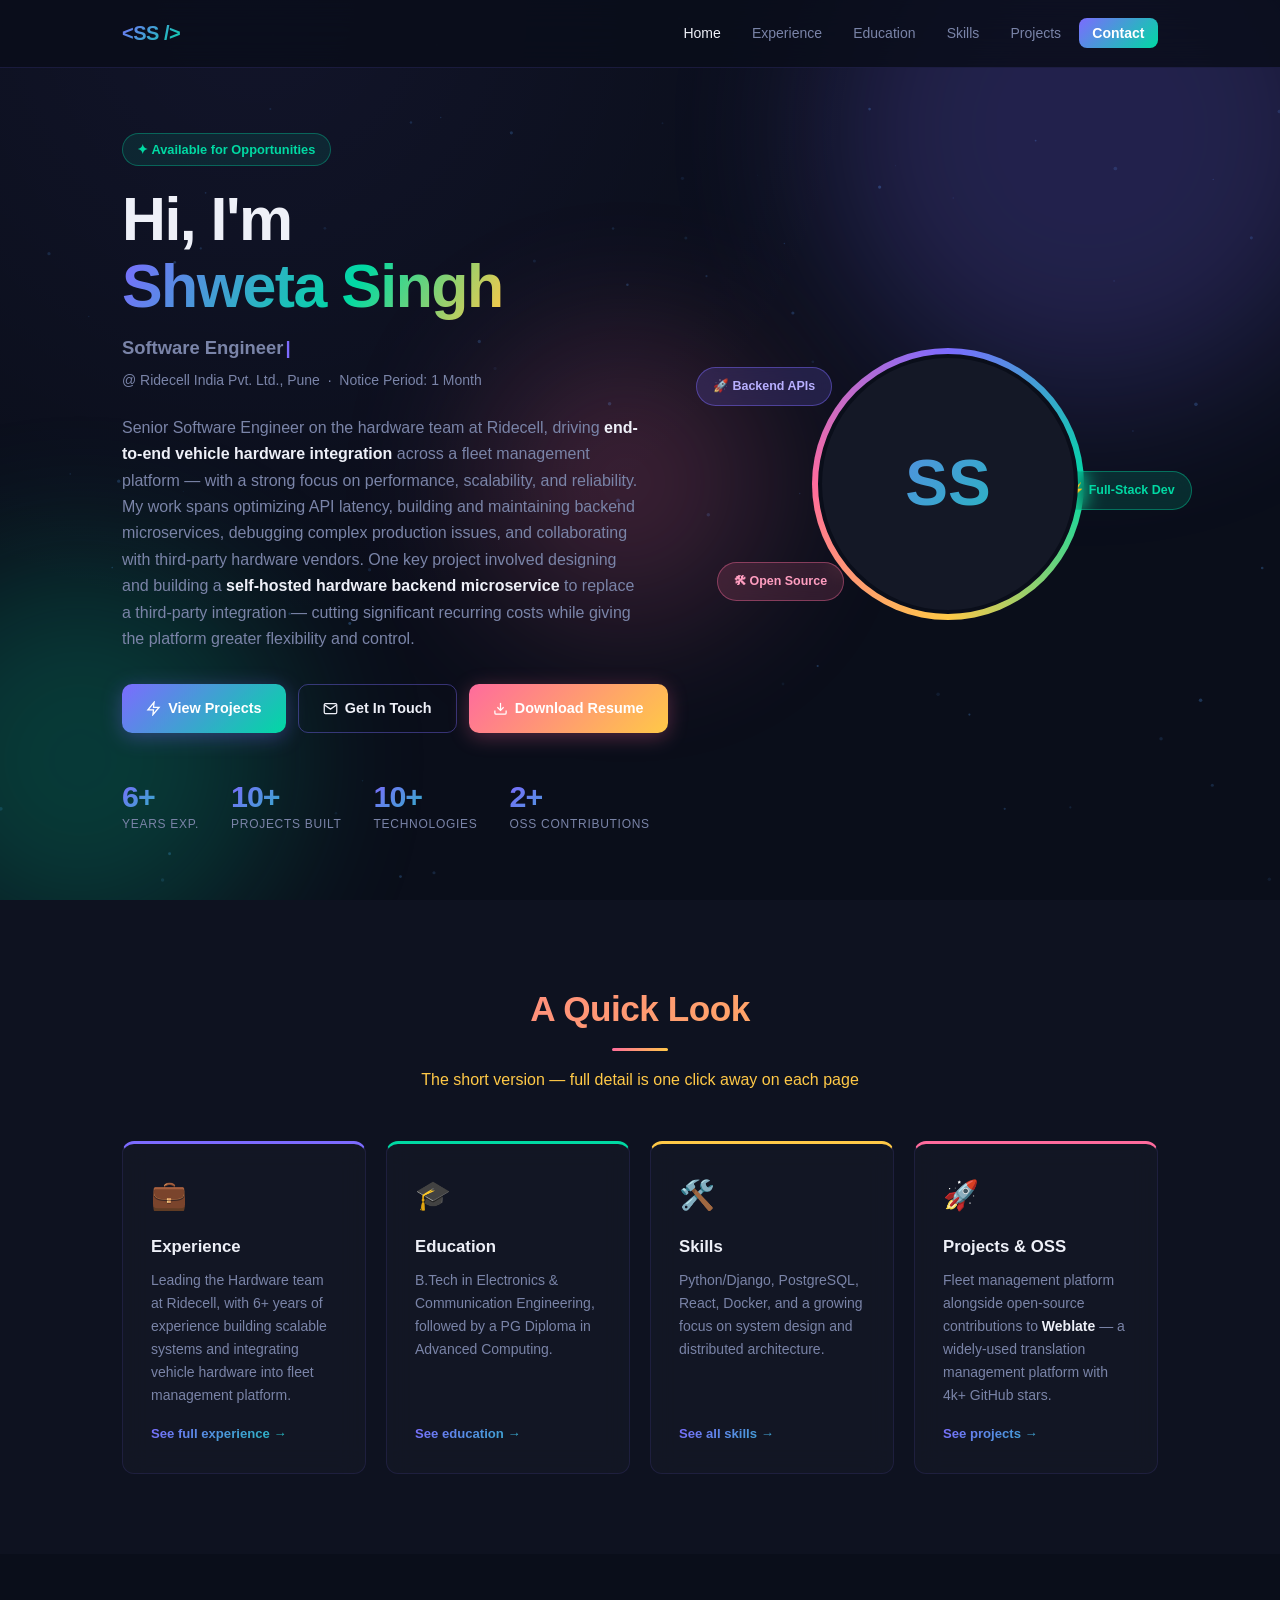
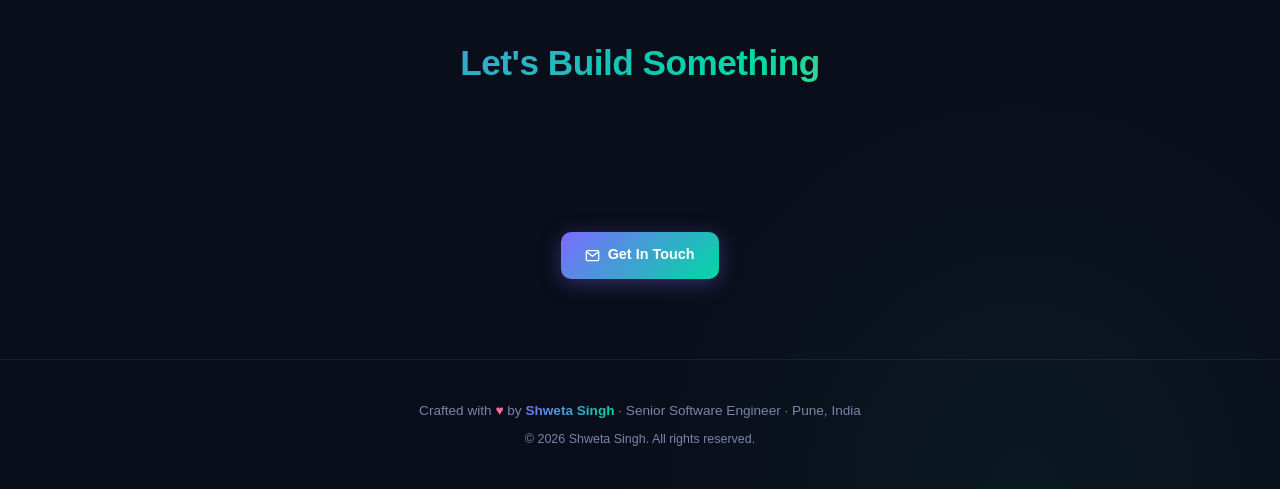
==== commit c8b64759: "fix highlights" ====
--- a/index.html
+++ b/index.html
@@ -155,7 +155,7 @@
           <div class="highlight-icon">&#128188;</div>
           <div class="highlight-title">Experience</div>
           <p class="highlight-desc">
-              Leading the Hardware team at Ridecell, with 6+ years of experience building scalable systems and integrating vehicle hardware into fleet management platform. Focused on API performance, system reliability, and delivering robust hardware integrations across the platform.
+              Leading the Hardware team at Ridecell, with 6+ years of experience building scalable systems and integrating vehicle hardware into fleet management platform.
           </p>
           <span class="highlight-link">See full experience &rarr;</span>
         </a>
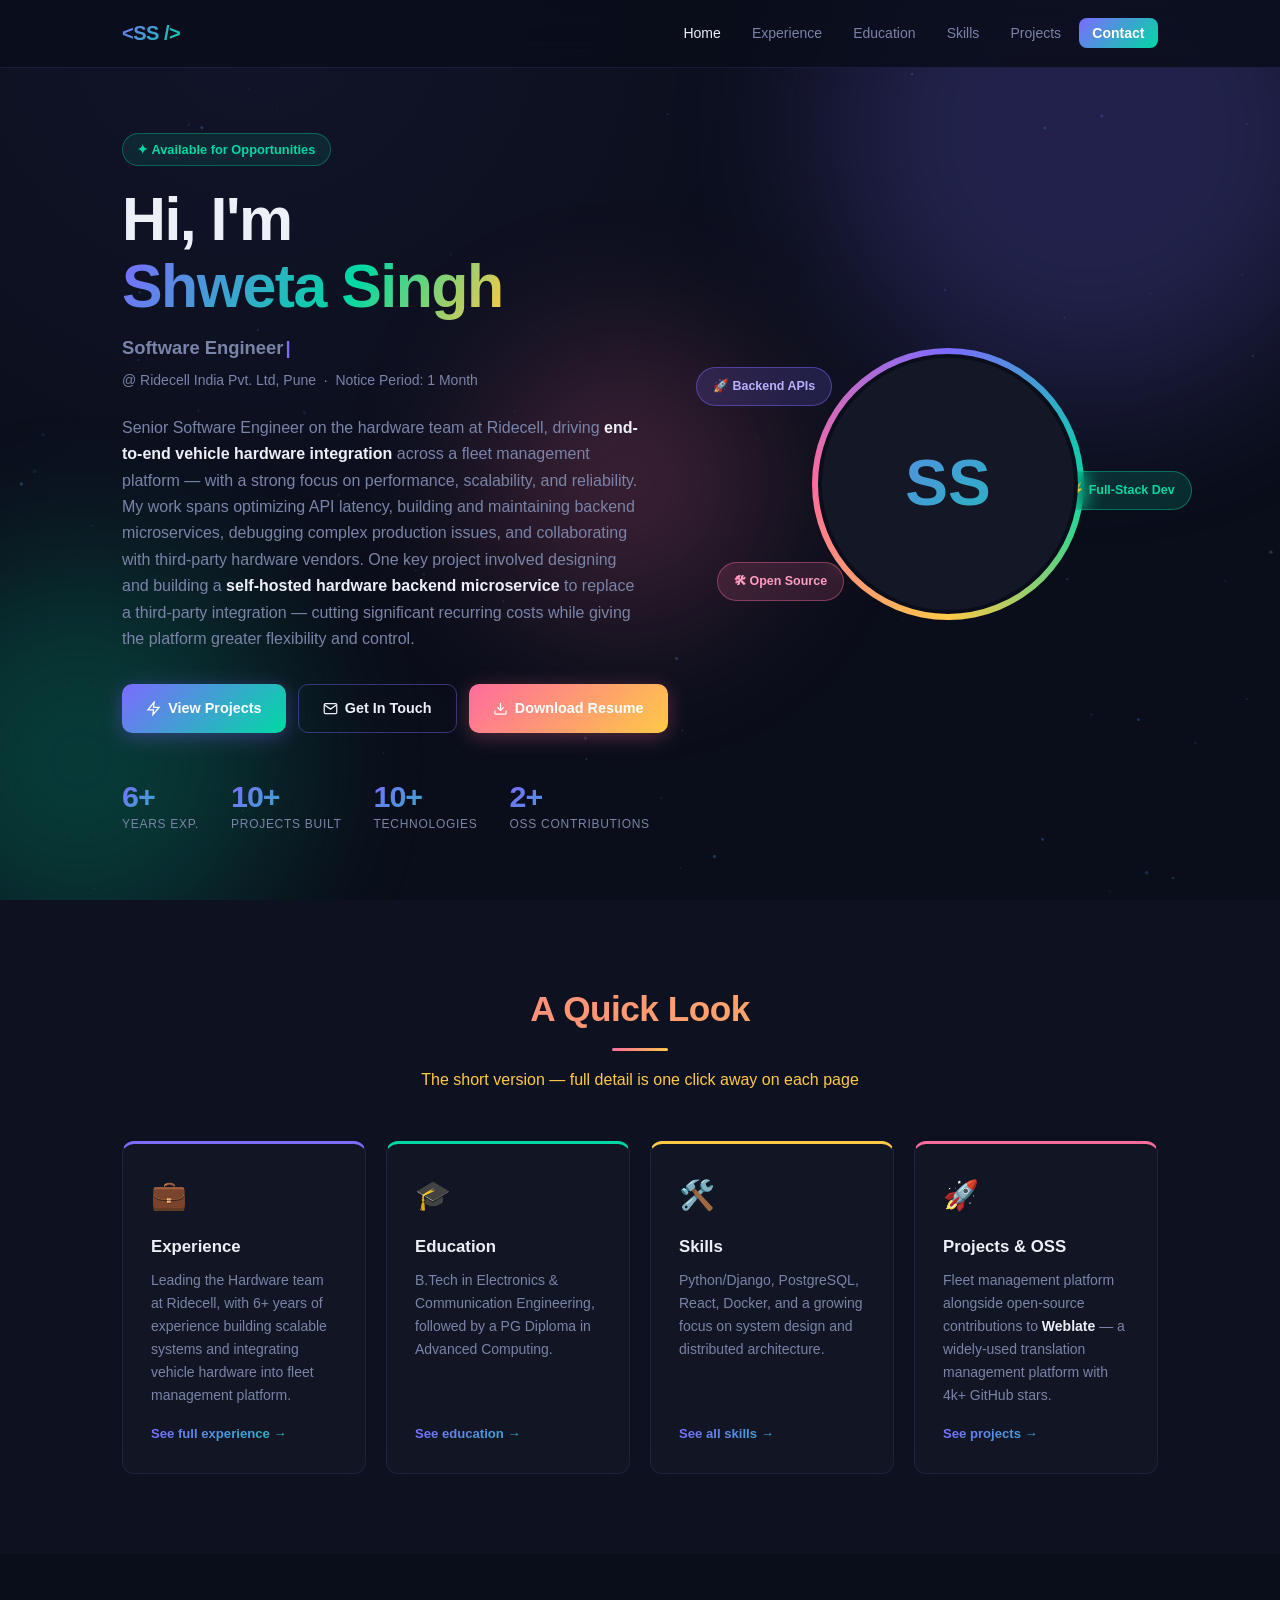
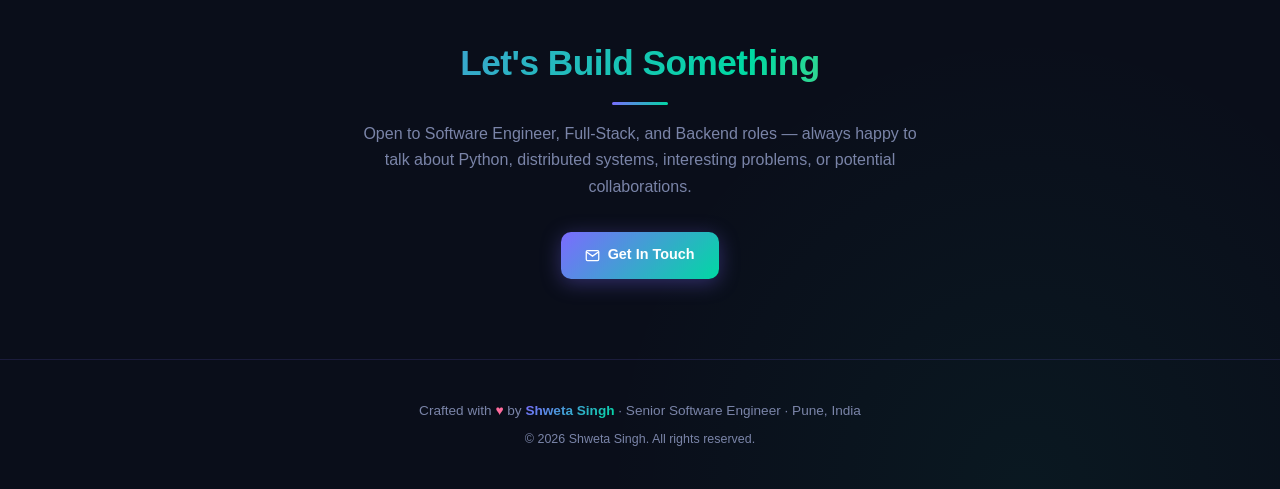
==== commit 8dcc23de: "add experience" ====
--- a/index.html
+++ b/index.html
@@ -70,7 +70,7 @@
           </strong>
         </div>
 
-        <div class="hero-company">@ Ridecell India Pvt. Ltd., Pune &nbsp;&middot;&nbsp; Notice Period: 1 Month</div>
+        <div class="hero-company">@ Ridecell India Pvt. Ltd, Pune &nbsp;&middot;&nbsp; Notice Period: 1 Month</div>
         <p class="hero-description">
           Senior Software Engineer on the hardware team at Ridecell, driving <strong>end-to-end vehicle hardware integration</strong>
           across a fleet management platform — with a strong focus on performance, scalability, and reliability.
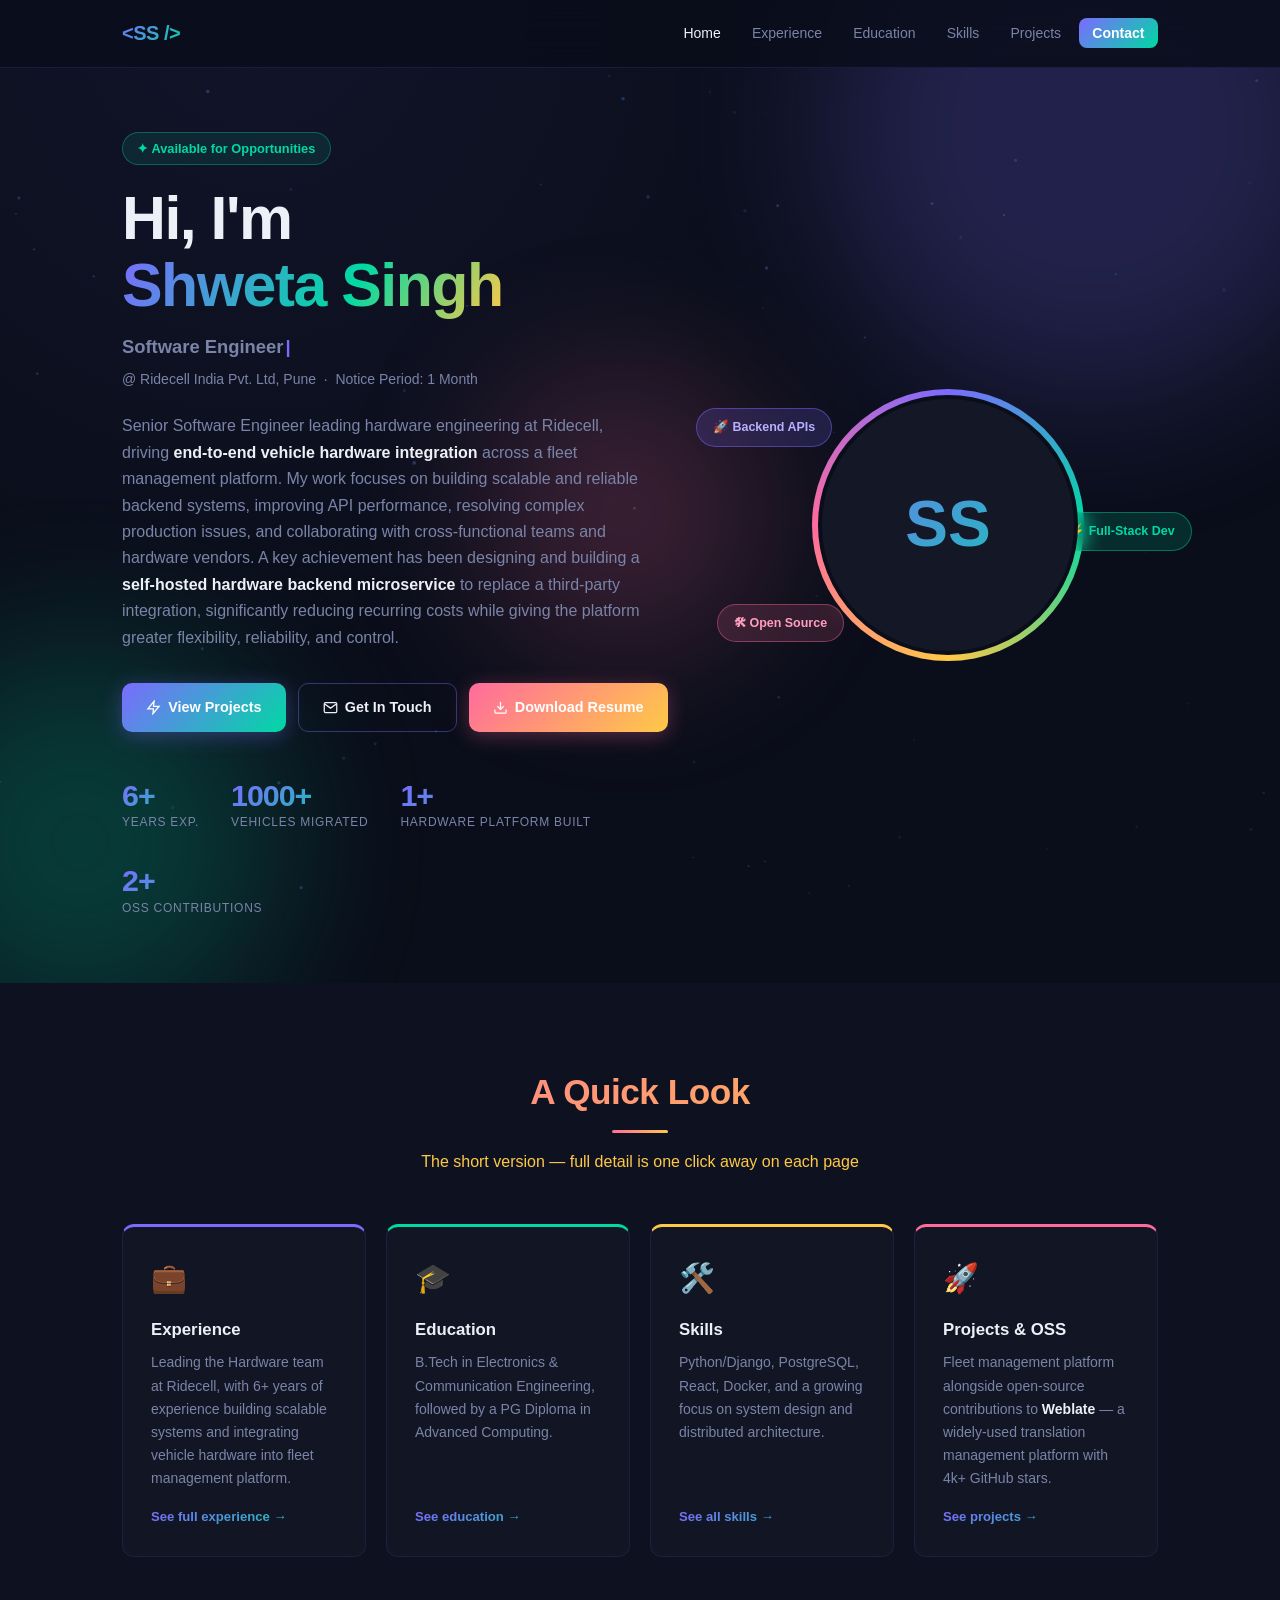
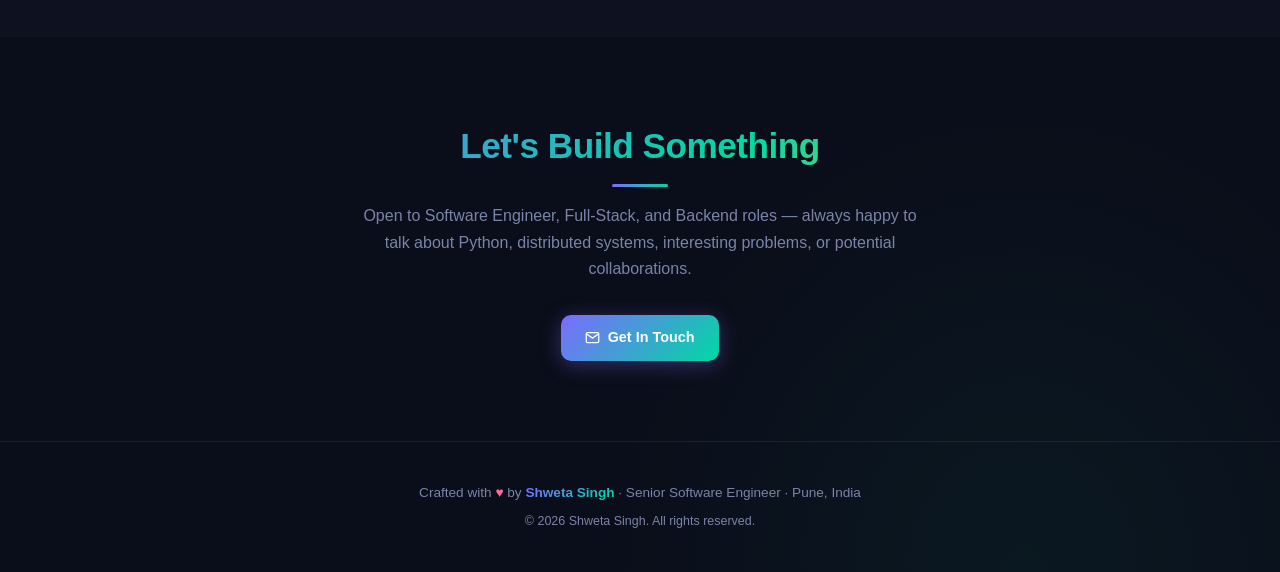
==== commit b06470c1: "fix issues" ====
--- a/index.html
+++ b/index.html
@@ -72,12 +72,7 @@
 
         <div class="hero-company">@ Ridecell India Pvt. Ltd, Pune &nbsp;&middot;&nbsp; Notice Period: 1 Month</div>
         <p class="hero-description">
-          Senior Software Engineer on the hardware team at Ridecell, driving <strong>end-to-end vehicle hardware integration</strong>
-          across a fleet management platform — with a strong focus on performance, scalability, and reliability.
-          My work spans optimizing API latency, building and maintaining backend microservices, debugging complex
-          production issues, and collaborating with third-party hardware vendors. One key project involved designing
-          and building a <strong>self-hosted hardware backend microservice</strong> to replace a third-party integration —
-          cutting significant recurring costs while giving the platform greater flexibility and control.
+          Senior Software Engineer leading hardware engineering at Ridecell, driving <strong>end-to-end vehicle hardware integration</strong> across a fleet management platform. My work focuses on building scalable and reliable backend systems, improving API performance, resolving complex production issues, and collaborating with cross-functional teams and hardware vendors. A key achievement has been designing and building a <strong>self-hosted hardware backend microservice</strong> to replace a third-party integration, significantly reducing recurring costs while giving the platform greater flexibility, reliability, and control.
         </p>
 
         <div class="hero-buttons">
@@ -110,12 +105,12 @@
             <div class="stat-label">Years Exp.</div>
           </div>
           <div class="stat-item">
-            <div class="stat-num" data-target="10" data-suffix="+">0+</div>
-            <div class="stat-label">Projects Built</div>
-          </div>
-          <div class="stat-item">
-            <div class="stat-num" data-target="10" data-suffix="+">0+</div>
-            <div class="stat-label">Technologies</div>
+            <div class="stat-num" data-target="1000" data-suffix="+">0+</div>
+            <div class="stat-label">Vehicles Migrated</div>
+          </div>
+          <div class="stat-item">
+            <div class="stat-num" data-target="1" data-suffix="+">0</div>
+            <div class="stat-label">Hardware Platform Built</div>
           </div>
           <div class="stat-item">
             <div class="stat-num" data-target="2" data-suffix="+">0+</div>
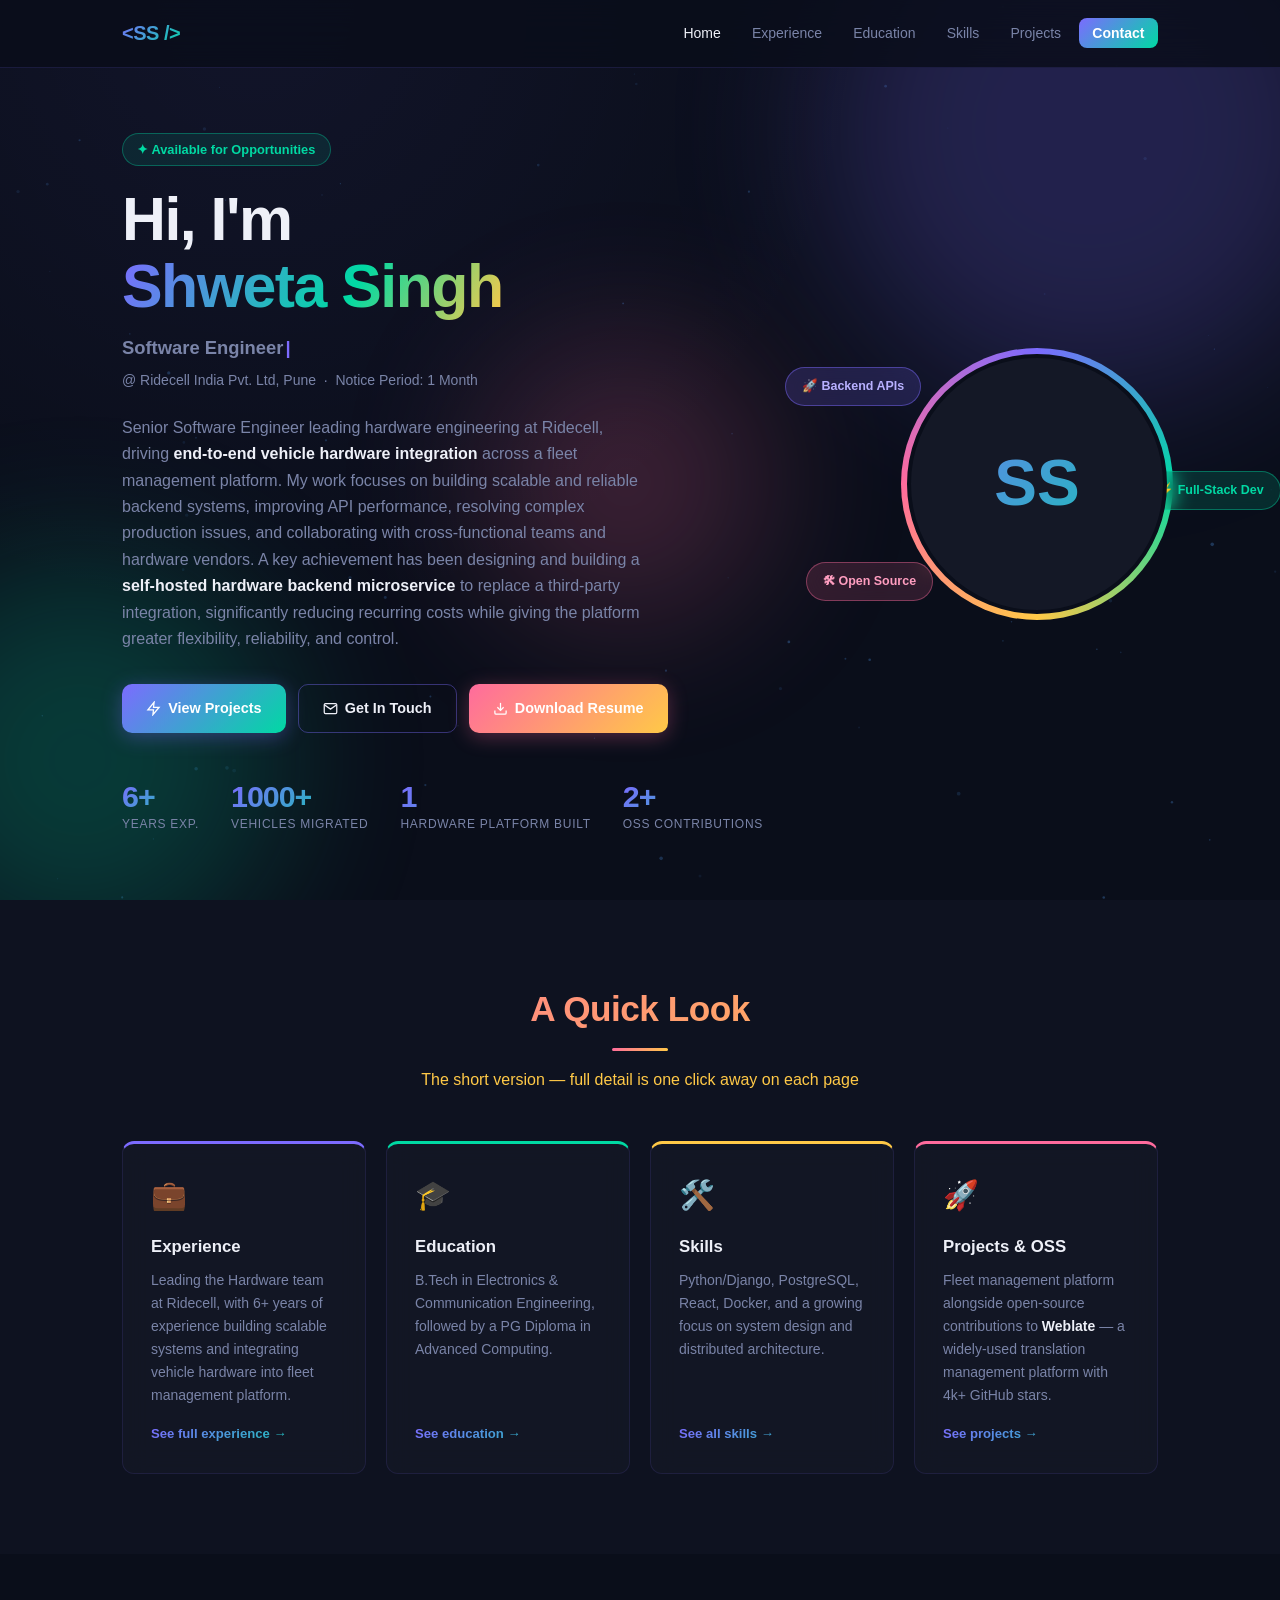
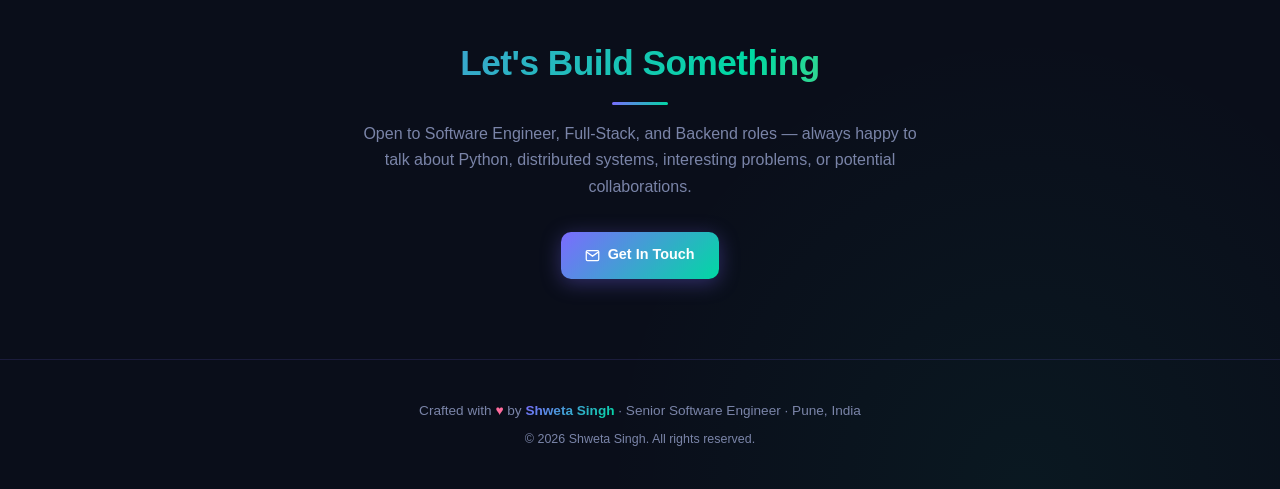
==== commit d6135e31: "style" ====
--- a/index.html
+++ b/index.html
@@ -109,7 +109,7 @@
             <div class="stat-label">Vehicles Migrated</div>
           </div>
           <div class="stat-item">
-            <div class="stat-num" data-target="1" data-suffix="+">0</div>
+            <div class="stat-num" data-target="1" data-suffix="">0</div>
             <div class="stat-label">Hardware Platform Built</div>
           </div>
           <div class="stat-item">
--- a/style.css
+++ b/style.css
@@ -314,7 +314,8 @@
 .hero-stats {
   display: flex;
   gap: 2rem;
-  flex-wrap: wrap;
+  flex-wrap: nowrap;
+  white-space: nowrap;
 }
 
 .stat-item { text-align: left; }
